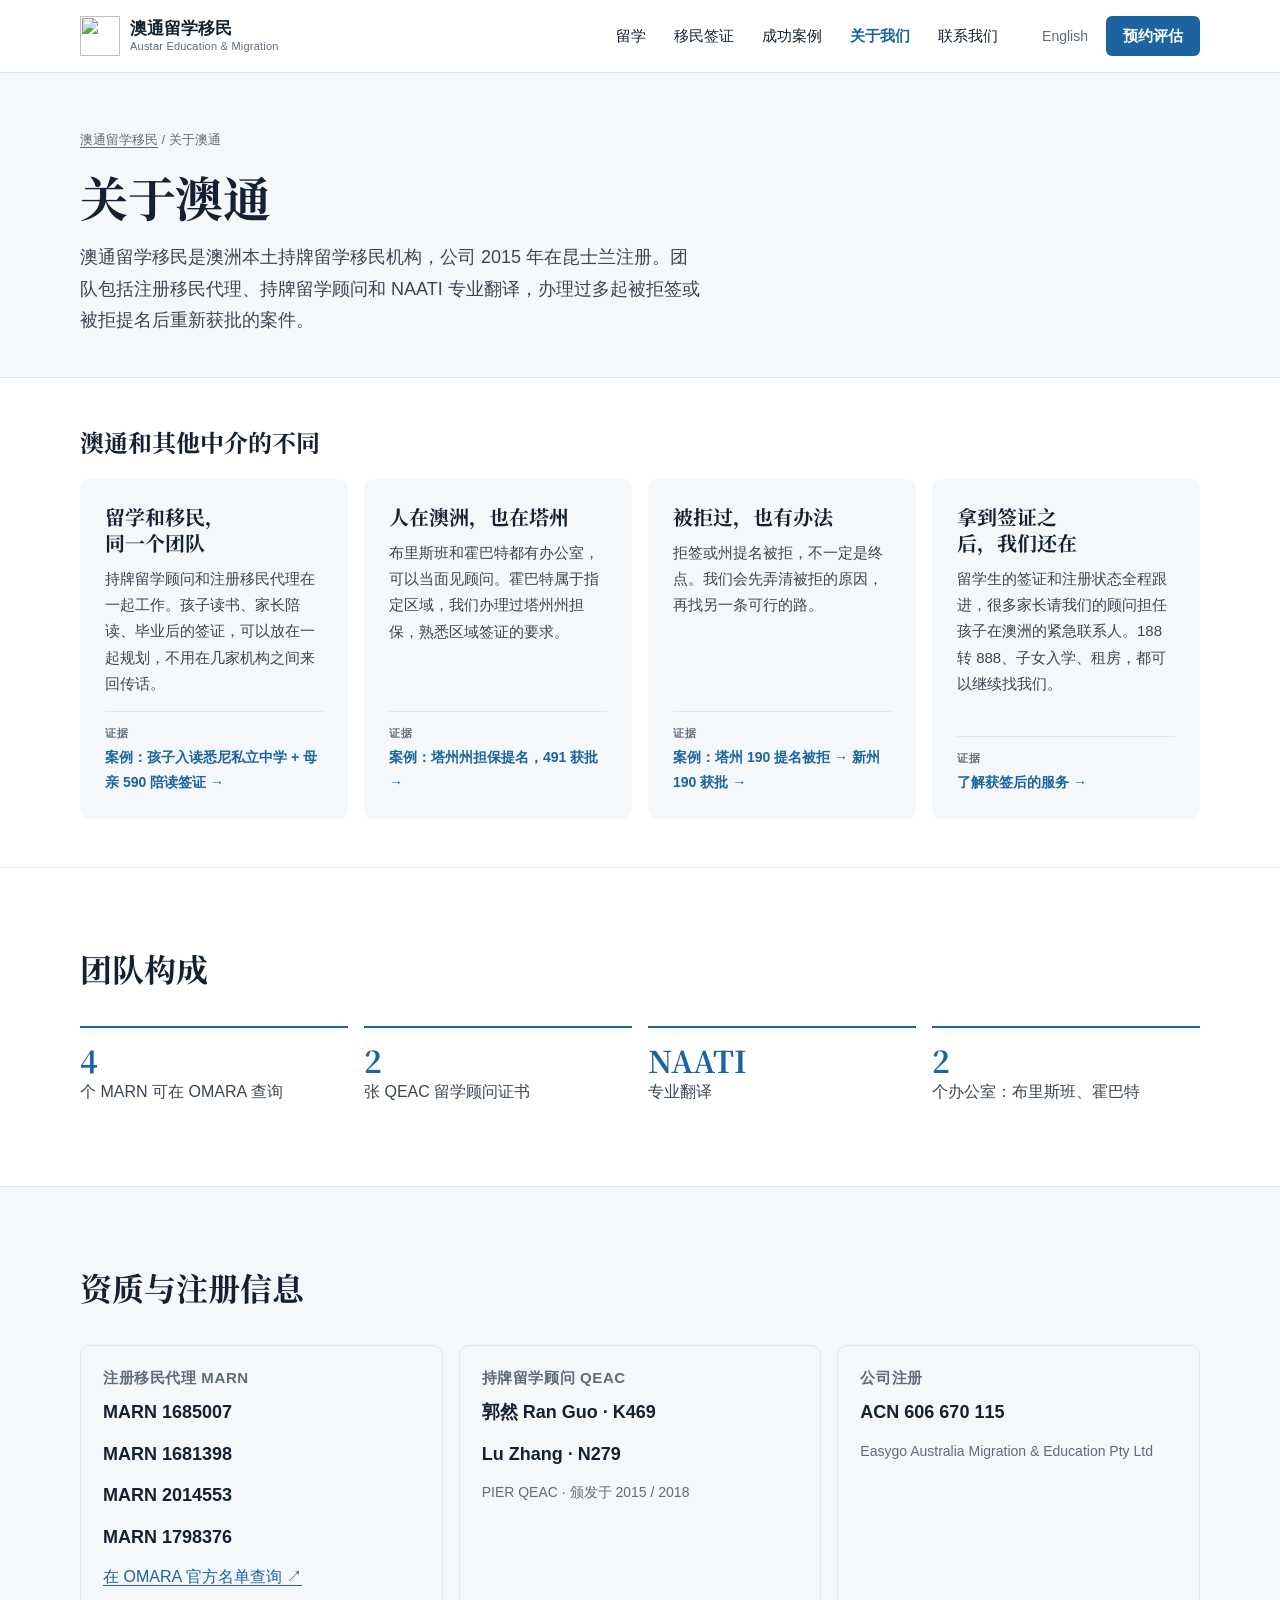
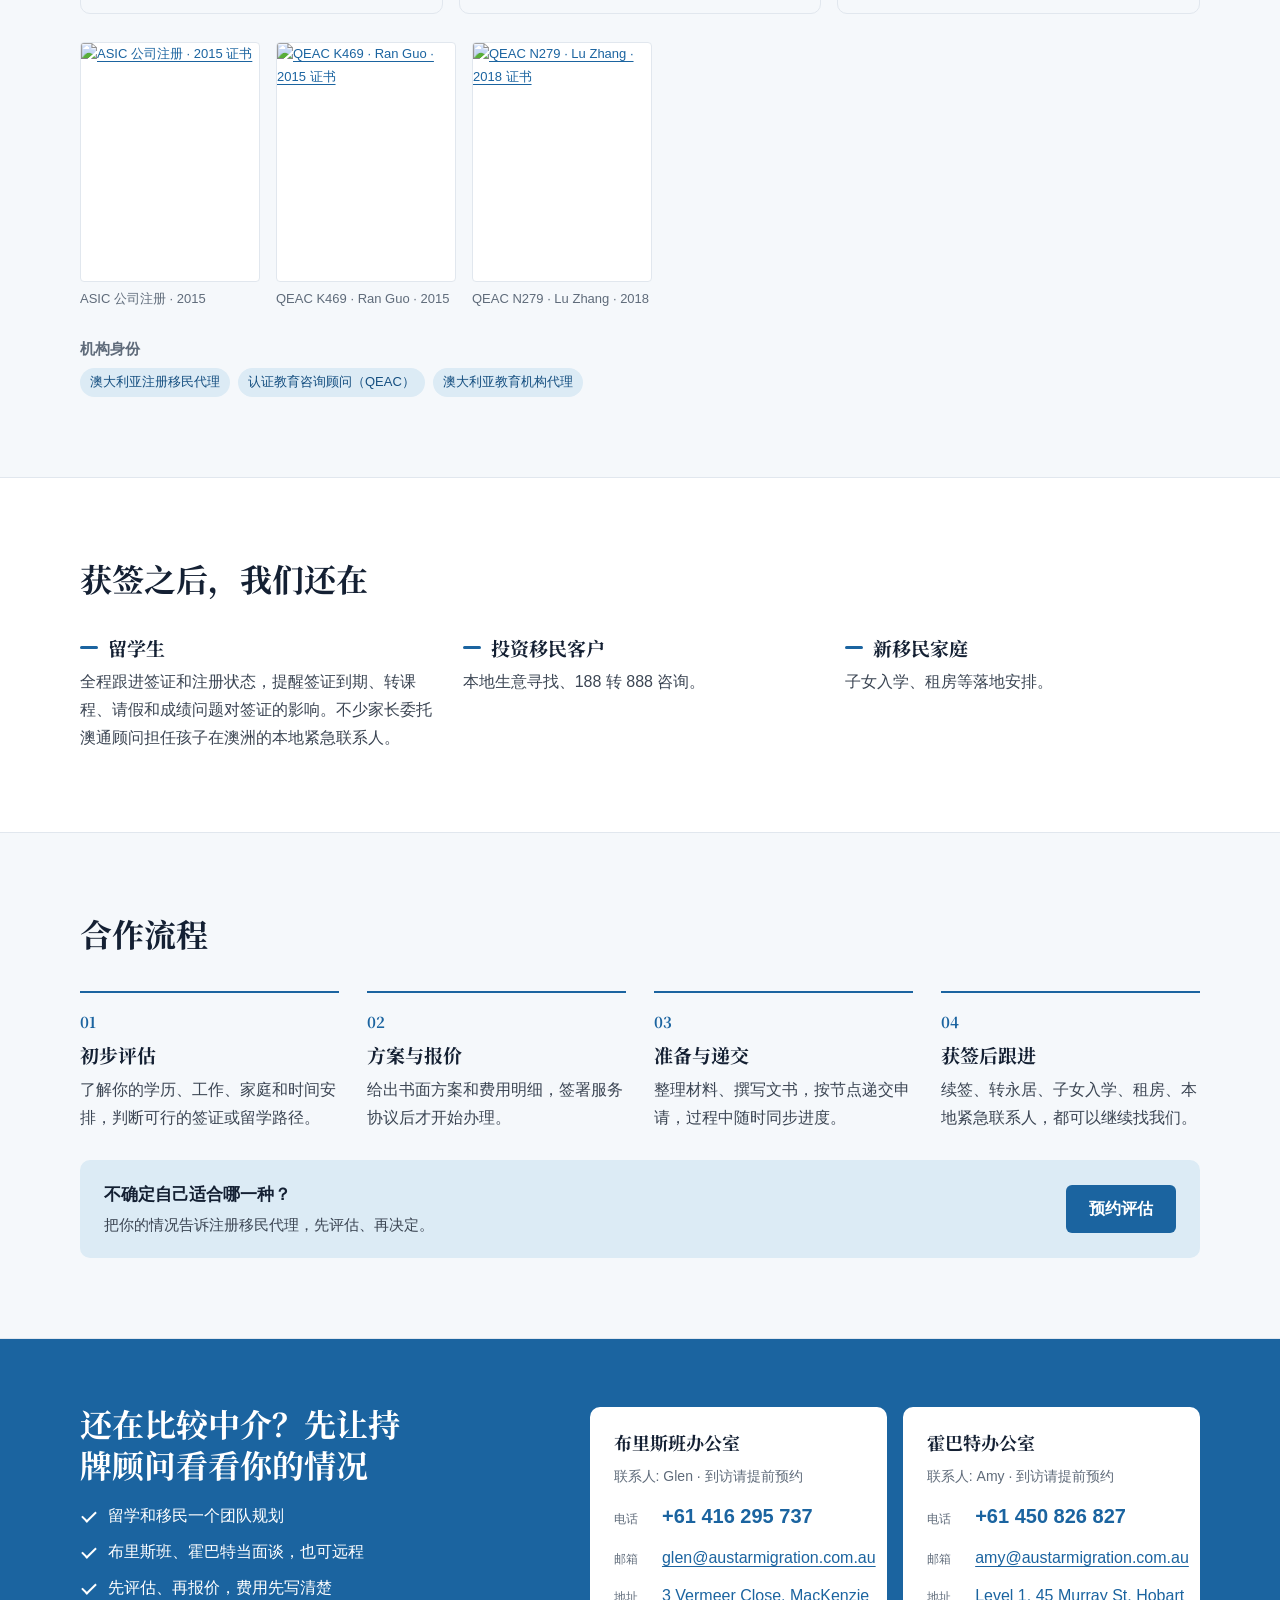
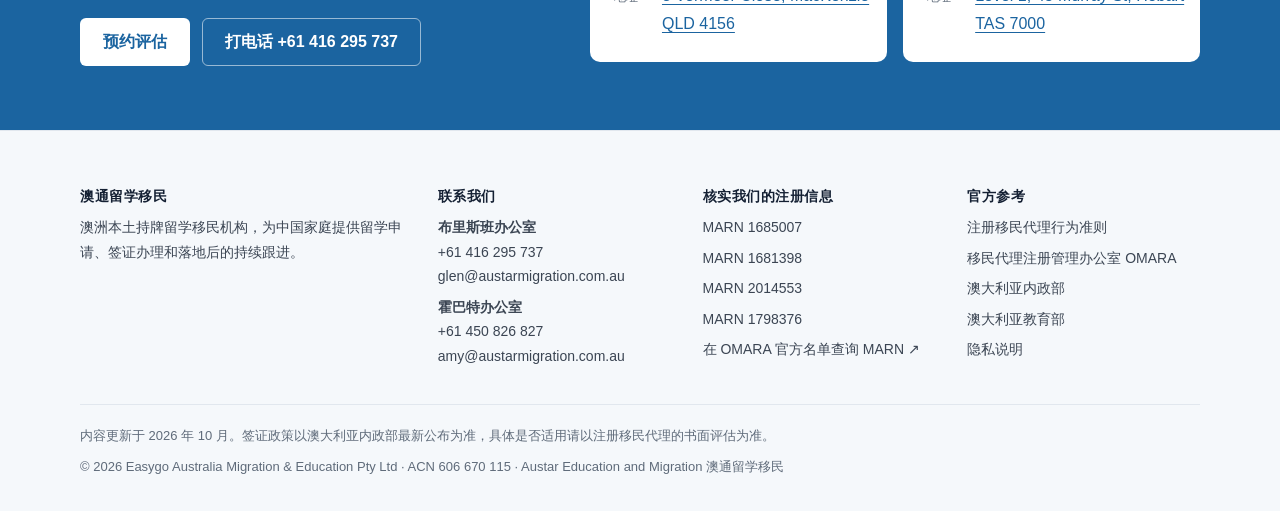
==== about-us/index.html @ 5b5699cb "Austar website preview" ====
<!doctype html>
<html lang="zh-Hans">
<head>
<meta charset="utf-8">
<meta name="robots" content="noindex, nofollow">
<meta name="viewport" content="width=device-width, initial-scale=1, viewport-fit=cover">
<title>关于澳通：澳洲持牌留学移民机构，MARN 可查｜Austar</title>
<meta name="description" content="澳通是澳洲本土持牌留学移民机构，2015 年在昆士兰注册。查看注册移民代理 MARN、留学顾问 QEAC 证书和公司注册信息，均可在官方渠道核实。">
<link rel="canonical" href="https://austarmigration.com.au/about-us/">
<link rel="alternate" hreflang="zh-Hans" href="https://austarmigration.com.au/about-us/">
<link rel="alternate" hreflang="en-AU" href="https://austarmigration.com.au/en/about-us/">
<link rel="alternate" hreflang="x-default" href="https://austarmigration.com.au/about-us/">
<meta name="theme-color" content="#1B64A0">
<meta property="og:type" content="website">
<meta property="og:site_name" content="澳通留学移民">
<meta property="og:title" content="关于澳通：澳洲持牌留学移民机构，MARN 可查｜Austar">
<meta property="og:description" content="澳通是澳洲本土持牌留学移民机构，2015 年在昆士兰注册。查看注册移民代理 MARN、留学顾问 QEAC 证书和公司注册信息，均可在官方渠道核实。">
<meta property="og:url" content="https://austarmigration.com.au/about-us/">
<meta property="og:image" content="https://austarmigration.com.au/assets/og.png">
<meta property="og:image:width" content="1200"><meta property="og:image:height" content="630">
<meta property="og:locale" content="zh_CN">
<meta name="twitter:card" content="summary_large_image">
<link rel="icon" type="image/png" sizes="48x48" href="/austar-preview/assets/favicon-48.png">
<link rel="apple-touch-icon" href="/austar-preview/assets/apple-touch-icon.png">
<link rel="preconnect" href="https://fonts.googleapis.com">
<link rel="preconnect" href="https://fonts.gstatic.com" crossorigin>
<link rel="stylesheet" href="https://fonts.googleapis.com/css2?family=Noto+Serif+SC:wght@700&display=swap" media="print" onload="this.media='all'">
<style>:root{--blue:#1B64A0;--blue-ink:#154F80;--wave:#3194C4;--sea:#DCEBF5;--fog:#F5F8FB;--gold:#94701F;--gold-lt:#E3C27D;--deep:#0F2740;--ink:#142033;--text:#3B4553;--note:#5F6B7A;--line:#E1E7EE;--white:#FFFFFF;--f-head:"Noto Serif SC","Source Han Serif SC","Songti SC",Georgia,serif;--f-body:-apple-system,BlinkMacSystemFont,"PingFang SC","Hiragino Sans GB","Microsoft YaHei","Segoe UI",Roboto,"Noto Sans SC",sans-serif;--r:6px;--max:1160px;color-scheme:light;}*,*::before,*::after{box-sizing:border-box}html{-webkit-text-size-adjust:100%;scroll-padding-top:84px}body{margin:0;background:var(--white);color:var(--text);font:16px/1.75 var(--f-body)}img{max-width:100%;height:auto;display:block}a{color:var(--blue);text-underline-offset:3px}a:hover{color:var(--blue-ink)}:focus-visible{outline:2px solid var(--wave);outline-offset:2px;border-radius:2px}h1,h2,h3{font-family:var(--f-head);color:var(--ink);line-height:1.3;margin:0;text-wrap:balance;font-weight:700}h1{font-size:clamp(30px,4.6vw,48px);letter-spacing:-.01em}h2{font-size:clamp(24px,3vw,32px)}h3{font-size:19px}p{margin:0}ul{margin:0;padding-left:1.2em}.wrap{max-width:var(--max);margin:0 auto;padding-left:max(20px,env(safe-area-inset-left,0px));padding-right:max(20px,env(safe-area-inset-right,0px))}.skip{position:absolute;left:-999px;top:8px;background:var(--blue);color:#fff;padding:8px 14px;z-index:100}.skip:focus{left:12px}.eyebrow{font-size:13px;letter-spacing:.08em;color:var(--blue);font-weight:600}.lede{font-size:18px;color:var(--text);max-width:62ch}.muted{color:var(--note)}.sec{padding-block:80px}.sec.fog{background:var(--fog);border-block:1px solid var(--line)}.sec-head{display:grid;gap:12px;margin-bottom:36px;max-width:720px}.btn{display:inline-flex;align-items:center;justify-content:center;gap:8px;min-height:48px;padding:0 22px;border-radius:var(--r);font-weight:600;font-size:16px;text-decoration:none;border:1px solid transparent;transition:background .15s}.btn-primary{background:var(--blue);color:#fff}.btn-primary:hover{background:var(--blue-ink);color:#fff}.btn-line{background:#fff;color:var(--blue);border-color:#C5D5E4}.btn-line:hover{border-color:var(--blue);color:var(--blue)}.btns{display:flex;flex-wrap:wrap;gap:12px}.hdr{position:sticky;top:0;z-index:20;background:rgba(255,255,255,.96);backdrop-filter:saturate(1.4) blur(8px);border-bottom:1px solid var(--line)}.hdr .wrap{display:flex;align-items:center;gap:24px;min-height:72px}.logo{display:flex;align-items:center;gap:10px;text-decoration:none;color:var(--ink);flex:none}.logo img{width:40px;height:40px}.logo b{display:block;font-size:17px;line-height:1.2}.logo small{display:block;font-size:11px;color:var(--note);letter-spacing:.02em;line-height:1.2}.nav{display:flex;gap:4px;margin-left:auto}.nav a{color:var(--ink);text-decoration:none;padding:8px 12px;border-radius:var(--r);font-size:15px}.nav a:hover{background:var(--fog)}.nav a[aria-current="page"]{color:var(--blue);font-weight:600}.hdr-tools{display:flex;align-items:center;gap:10px}.lang{font-size:14px;color:var(--note);text-decoration:none;padding:8px}.hdr .btn{min-height:40px;padding:0 16px;font-size:15px}.menu-btn{display:none}.hero{padding-block:72px 64px}.hero .wrap{display:grid;grid-template-columns:minmax(0,1.35fr) minmax(0,1fr);gap:56px;align-items:center}.hero-copy{display:grid;gap:22px}.hero h1 span{display:block}.hero h1 .hl{color:var(--blue)}.cred-card{border:1px solid var(--line);border-radius:10px;padding:26px;display:grid;gap:16px;background:#fff;box-shadow:0 12px 32px -18px rgba(15,39,64,.25)}.cred-card h2{font-size:18px;font-family:var(--f-body)}.marns{display:grid;grid-template-columns:repeat(2,minmax(0,1fr));gap:10px}.marn{border:1px solid var(--line);border-radius:var(--r);padding:10px 12px;background:var(--fog)}.marn small{display:block;font-size:11px;letter-spacing:.06em;color:var(--note)}.marn b{font-size:20px;color:var(--ink);font-variant-numeric:tabular-nums;letter-spacing:.02em}.cred-tags{display:flex;flex-wrap:wrap;gap:8px}.tag{font-size:13px;background:var(--sea);color:var(--blue-ink);padding:3px 10px;border-radius:999px}.stats{border-top:1px solid var(--line);margin-top:56px}.stats .wrap{display:grid;grid-template-columns:repeat(3,minmax(0,1fr))}.stat{padding:22px 0;display:flex;align-items:baseline;gap:12px}.stat b{font-family:var(--f-head);font-size:36px;color:var(--blue);line-height:1}.stat span{color:var(--text)}.paths{display:grid;grid-template-columns:repeat(3,minmax(0,1fr));gap:16px}.path{display:grid;gap:6px;padding:22px 22px 20px;border:1px solid var(--line);border-radius:10px;background:#fff;text-decoration:none;color:var(--ink);transition:border-color .15s,transform .15s}.path:hover{border-color:var(--blue);transform:translateY(-2px);color:var(--ink)}.path b{font-size:17px;line-height:1.45}.path span{font-size:14px;color:var(--note)}.path i{font-style:normal;color:var(--blue);font-size:14px;font-weight:600;margin-top:6px}.grid4{display:grid;grid-template-columns:repeat(4,minmax(0,1fr));gap:28px}.why h3{display:flex;align-items:center;gap:10px;margin-bottom:8px}.why h3::before{content:"";width:18px;height:3px;background:var(--blue);border-radius:2px}.steps{counter-reset:s;list-style:none;padding:0}.steps li{counter-increment:s;display:grid;gap:8px;border-top:2px solid var(--blue);padding-top:16px}.steps li::before{content:counter(s,decimal-leading-zero);font-family:var(--f-head);color:var(--blue);font-size:15px;font-weight:700}.cases{display:grid;grid-template-columns:repeat(3,minmax(0,1fr));gap:16px}.case{border:1px solid var(--line);border-radius:10px;padding:22px;display:grid;gap:12px;align-content:start;background:#fff}.case-top{display:flex;justify-content:space-between;align-items:center;gap:10px}.subclass{font-family:var(--f-head);font-weight:700;color:var(--blue);font-size:22px;font-variant-numeric:tabular-nums}.granted{font-size:12px;font-weight:700;color:var(--gold);border:1px solid var(--gold-lt);padding:2px 10px;border-radius:999px;white-space:nowrap}.case h3{font-size:17px;font-family:var(--f-body)}.case dl{margin:0;display:grid;gap:8px;font-size:15px}.case dt{font-size:12px;letter-spacing:.06em;color:var(--note)}.case dd{margin:0}.case dd.res{color:var(--ink);font-weight:600}.more{margin-top:24px}.faq{display:grid;border-top:1px solid var(--line);max-width:860px}.faq details{border-bottom:1px solid var(--line)}.faq summary{cursor:pointer;list-style:none;padding:20px 40px 20px 0;font-weight:600;color:var(--ink);font-size:17px;position:relative}.faq summary::-webkit-details-marker{display:none}.faq summary::after{content:"+";position:absolute;right:6px;top:16px;font-size:24px;color:var(--blue);font-weight:400}.faq details[open] summary::after{content:"−"}.faq details p{padding:0 0 22px;max-width:70ch}.offices{display:grid;grid-template-columns:repeat(2,minmax(0,1fr));gap:16px}.office{border:1px solid var(--line);border-radius:10px;padding:24px;display:grid;gap:10px;background:#fff;font-style:normal}.office h3{font-size:18px}.office .who{font-size:14px;color:var(--note)}.office .row{display:flex;gap:10px;align-items:baseline}.office .row span{font-size:12px;color:var(--note);width:3.2em;flex:none;letter-spacing:.04em}.office a.big{font-size:20px;font-weight:700;text-decoration:none;font-variant-numeric:tabular-nums}.band{background:var(--blue);color:#fff}.band .wrap{display:grid;grid-template-columns:minmax(0,1fr) minmax(0,1.3fr);gap:40px;padding-block:64px;align-items:center}.band h2{color:#fff}.band p{color:#D5E6F4}.band .office{border:0}.page-head{padding-block:56px 40px;border-bottom:1px solid var(--line);background:linear-gradient(var(--fog),var(--fog))}.page-head .wrap{display:grid;gap:14px}.crumbs{font-size:13px;color:var(--note)}.crumbs a{color:var(--note)}.jump{display:flex;flex-wrap:wrap;gap:8px;margin-top:6px}.jump a{font-size:14px;text-decoration:none;border:1px solid #C5D5E4;padding:5px 14px;border-radius:999px;background:#fff}.block{display:grid;grid-template-columns:minmax(0,1fr) minmax(0,2fr);gap:48px;padding-block:56px;border-bottom:1px solid var(--line)}.block:last-child{border-bottom:0}.block-side{display:grid;gap:8px;align-content:start}.block-side .en{font-size:13px;color:var(--note);letter-spacing:.06em}.block-body{display:grid;gap:22px;min-width:0}.kv{display:grid;grid-template-columns:repeat(2,minmax(0,1fr));gap:20px}.kv h3{font-size:15px;font-family:var(--f-body);color:var(--blue);margin-bottom:8px;letter-spacing:.04em}.kv ul{display:grid;gap:6px}.pathways{display:grid;grid-template-columns:repeat(3,minmax(0,1fr));gap:12px}.pathways div{background:var(--fog);border-radius:var(--r);padding:16px}.pathways b{display:block;color:var(--blue);font-size:14px}.timeline{list-style:none;padding:0;display:grid;gap:0}.timeline li{display:grid;grid-template-columns:150px minmax(0,1fr);gap:16px;padding:14px 0;border-bottom:1px solid var(--line)}.timeline b{color:var(--blue);font-variant-numeric:tabular-nums}.visas{display:grid;grid-template-columns:repeat(auto-fill,minmax(280px,1fr));gap:16px}.visa{border:1px solid var(--line);border-radius:10px;padding:22px;display:grid;gap:10px;align-content:start}.visa-top{display:flex;justify-content:space-between;align-items:baseline;gap:10px;flex-wrap:wrap}.visa .sc{font-family:var(--f-head);font-size:26px;font-weight:700;color:var(--blue);font-variant-numeric:tabular-nums}.visa .kind{font-size:12px;background:var(--sea);color:var(--blue-ink);padding:2px 10px;border-radius:999px}.visa h3{font-size:17px;font-family:var(--f-body)}.visa p{font-size:15px}.note{font-size:14px;color:var(--note);background:var(--fog);border-left:3px solid var(--blue);padding:14px 16px;border-radius:0 var(--r) var(--r) 0;max-width:80ch}.case-group{display:grid;gap:18px;padding-block:44px;border-bottom:1px solid var(--line)}.team{display:grid;grid-template-columns:repeat(4,minmax(0,1fr));gap:16px}.team div{border-top:2px solid var(--blue);padding-top:14px}.team b{display:block;font-family:var(--f-head);font-size:30px;color:var(--blue);line-height:1.2}.cred-grid{display:grid;grid-template-columns:repeat(3,minmax(0,1fr));gap:16px}.cred-box{border:1px solid var(--line);border-radius:10px;padding:22px;display:grid;gap:10px;align-content:start}.cred-box h3{font-size:15px;font-family:var(--f-body);color:var(--note);letter-spacing:.04em}.cred-box .num{font-size:18px;font-weight:700;color:var(--ink);font-variant-numeric:tabular-nums}.form-wrap{display:grid;grid-template-columns:minmax(0,1.3fr) minmax(0,1fr);gap:40px;padding-block:56px}form{display:grid;gap:16px}.field{display:grid;gap:6px}.field label{font-size:14px;font-weight:600;color:var(--ink)}.field input,.field select,.field textarea{font:inherit;color:var(--ink);border:1px solid #C9D3DD;border-radius:var(--r);padding:11px 12px;background:#fff;width:100%}.field textarea{min-height:120px;resize:vertical}.field input:focus,.field select:focus,.field textarea:focus{outline:2px solid var(--wave);outline-offset:0;border-color:var(--wave)}.two{display:grid;grid-template-columns:repeat(2,minmax(0,1fr));gap:16px}.form-note{font-size:13px;color:var(--note)}.ftr{background:var(--fog);border-top:1px solid var(--line);padding-block:56px 32px;font-size:14px}.ftr .cols{display:grid;grid-template-columns:minmax(0,1.4fr) repeat(3,minmax(0,1fr));gap:32px}.ftr h2{font-size:14px;font-family:var(--f-body);color:var(--ink);margin-bottom:10px;letter-spacing:.04em}.ftr ul{list-style:none;padding:0;display:grid;gap:6px}.ftr a{color:var(--text);text-decoration:none}.ftr a:hover{color:var(--blue);text-decoration:underline}.ftr .legal{border-top:1px solid var(--line);margin-top:36px;padding-top:20px;display:grid;gap:8px;color:var(--note);font-size:13px}.mbar{display:none}@media (max-width:980px){.nav{display:none}.nav.open{display:grid;position:absolute;left:0;right:0;top:72px;background:#fff;border-bottom:1px solid var(--line);padding:8px max(20px,env(safe-area-inset-left,0px)) 16px}.nav.open a{padding:12px 4px;font-size:17px;border-bottom:1px solid var(--line);border-radius:0}.menu-btn{display:inline-flex;align-items:center;justify-content:center;width:44px;height:44px;border:1px solid var(--line);border-radius:var(--r);background:#fff;color:var(--ink);font-size:20px;cursor:pointer;margin-left:auto}.hdr-tools .btn{display:none}.hero .wrap,.band .wrap,.form-wrap,.block{grid-template-columns:1fr;gap:32px}.grid4,.team{grid-template-columns:repeat(2,minmax(0,1fr))}.paths,.cases,.cred-grid{grid-template-columns:repeat(2,minmax(0,1fr))}.ftr .cols{grid-template-columns:repeat(2,minmax(0,1fr))}}@media (max-width:640px){body{padding-bottom:calc(64px + env(safe-area-inset-bottom,0px))}.sec{padding-block:56px}.hero{padding-block:40px 32px}.logo small{display:none}.hdr .wrap{gap:10px}.logo{min-width:0;flex:1 1 auto}.logo img{width:34px;height:34px}.logo b{font-size:15px;white-space:nowrap;overflow:hidden;text-overflow:ellipsis}.logo span{min-width:0}.hdr-tools{flex:none}.menu-btn{margin-left:0}.paths,.cases,.grid4,.offices,.cred-grid,.kv,.pathways,.two,.ftr .cols{grid-template-columns:1fr}.team{grid-template-columns:repeat(2,minmax(0,1fr))}.stats .wrap{grid-template-columns:1fr}.stat{padding:12px 0;border-bottom:1px solid var(--line)}.timeline li{grid-template-columns:1fr;gap:2px}.lede{font-size:17px}.mbar{display:grid;grid-template-columns:1fr 1.4fr;gap:10px;position:fixed;left:0;right:0;bottom:0;z-index:30;background:#fff;border-top:1px solid var(--line);padding:10px max(16px,env(safe-area-inset-right,0px)) calc(10px + env(safe-area-inset-bottom,0px)) max(16px,env(safe-area-inset-left,0px))}.mbar .btn{min-height:44px}}@media (prefers-reduced-motion:reduce){*{transition:none!important;scroll-behavior:auto!important}}@media print{.hdr,.mbar,.band,.ftr{display:none}}.done{border:1px solid var(--line);border-radius:10px;padding:24px;display:grid;gap:14px;background:var(--fog)}.done:focus{outline:none}.done pre{white-space:pre-wrap;font:15px/1.6 var(--f-body);background:#fff;border:1px solid var(--line);border-radius:var(--r);padding:14px;margin:0;color:var(--ink)}.certs{display:grid;grid-template-columns:repeat(3,minmax(0,180px));gap:16px;margin-top:28px}.certs figure{margin:0;display:grid;gap:6px;font-size:13px;color:var(--note)}.certs img{border:1px solid var(--line);border-radius:4px;aspect-ratio:3/4;object-fit:cover;object-position:top;background:#fff;width:100%}@media (max-width:640px){.faq summary{padding-block:16px;line-height:1.5}.faq details p{padding-bottom:18px}.certs{grid-template-columns:repeat(3,minmax(0,1fr))}}[hidden]{display:none!important}.ticks{list-style:none;padding:0;display:grid;gap:8px}.ticks li{position:relative;padding-left:28px}.ticks li::before{content:"";position:absolute;left:2px;top:.55em;width:14px;height:8px;border-left:2px solid currentColor;border-bottom:2px solid currentColor;transform:rotate(-45deg)}.ticks.dark li{color:var(--ink);font-weight:500}.ticks.dark li::before{color:var(--blue)}.band .ticks li{color:#fff}.reassure{font-size:14px;color:var(--note)}.reasons{display:grid;gap:16px}.reasons.r6{grid-template-columns:repeat(3,minmax(0,1fr))}.reasons.r4{grid-template-columns:repeat(4,minmax(0,1fr))}.reasons.r3{grid-template-columns:repeat(3,minmax(0,1fr))}.reason{background:#fff;border:1px solid var(--line);border-radius:10px;padding:24px;display:grid;gap:10px;align-content:start;grid-template-rows:auto auto 1fr auto}.reasons.r3 .reason,.reasons.r4 .reason{grid-template-rows:auto 1fr auto}.rn{font-family:var(--f-head);font-weight:700;color:var(--blue);font-size:15px}.reason h3{font-size:20px}.reason p{font-size:15px}.ev{display:grid;gap:2px;font-size:14px;font-weight:600;text-decoration:none;border-top:1px solid var(--line);padding-top:12px;margin-top:4px}.ev span{font-size:11px;letter-spacing:.08em;color:var(--note);font-weight:600}.inline-cta{display:flex;align-items:center;justify-content:space-between;gap:20px;flex-wrap:wrap;margin-top:28px;padding:20px 24px;border-radius:10px;background:var(--sea)}.inline-cta div{display:grid;gap:2px;min-width:0}.inline-cta b{color:var(--ink);font-size:17px}.inline-cta span{font-size:15px;color:var(--text)}.cmp-wrap{overflow-x:auto;border:1px solid var(--line);border-radius:10px}.cmp{border-collapse:collapse;width:100%;min-width:640px;font-size:15px}.cmp th,.cmp td{text-align:left;vertical-align:top;padding:16px 18px;border-bottom:1px solid var(--line)}.cmp tr:last-child th,.cmp tr:last-child td{border-bottom:0}.cmp thead th{background:var(--fog);font-size:13px;color:var(--note);letter-spacing:.04em;font-weight:600}.cmp thead th:last-child{background:var(--blue);color:#fff}.cmp tbody th{color:var(--ink);font-weight:600;width:32%}.cmp td{color:var(--note);width:34%}.cmp td.ans{color:var(--ink);font-weight:600;background:#F7FAFD}.shows{font-size:13px;color:var(--blue-ink);background:var(--sea);border-radius:4px;padding:3px 10px;justify-self:start;font-weight:600}.here{padding-block:48px;border-bottom:1px solid var(--line)}.here h2{margin-bottom:22px;font-size:24px}.here .reason{background:var(--fog);border-color:transparent}.btn-white{background:#fff;color:var(--blue)}.btn-white:hover{background:var(--sea);color:var(--blue-ink)}.btn-ghost{border-color:rgba(255,255,255,.55);color:#fff}.btn-ghost:hover{border-color:#fff;color:#fff}.block-body .inline-cta{margin-top:4px}@media (max-width:980px){.reasons.r6,.reasons.r4,.reasons.r3{grid-template-columns:repeat(2,minmax(0,1fr))}}@media (max-width:640px){.reasons.r6,.reasons.r4,.reasons.r3{grid-template-columns:1fr}.inline-cta .btn{width:100%}.here{padding-block:36px}}@media (max-width:640px){.cmp-wrap{border:0;overflow:visible}.cmp{min-width:0;display:block}.cmp thead{display:none}.cmp tbody{display:grid;gap:12px}.cmp tr{display:grid;border:1px solid var(--line);border-radius:10px;overflow:hidden}.cmp tbody th,.cmp td{width:auto;display:block;border:0;padding:12px 16px}.cmp tbody th{font-size:16px;padding-top:16px}.cmp td::before{content:attr(data-l);display:block;font-size:12px;color:var(--note);font-weight:600;letter-spacing:.04em;margin-bottom:2px}.cmp td.ans{border-top:1px solid var(--line)}}.cmp-more{margin-top:12px}.cmp-more summary{cursor:pointer;color:var(--blue);font-weight:600;padding:10px 0;list-style:none}.cmp-more summary::-webkit-details-marker{display:none}.cmp-more summary::after{content:" ↓"}.cmp-more[open] summary::after{content:" ↑"}.cmp-more .cmp thead{display:none}.hero h1 span{text-wrap:balance}</style>
<script type="application/ld+json">{"@context":"https://schema.org","@graph":[{"@type":"WebSite","@id":"https://austarmigration.com.au/#website","url":"https://austarmigration.com.au/","name":"Austar Education and Migration","alternateName":"澳通留学移民","inLanguage":["zh-Hans","en-AU"],"publisher":{"@id":"https://austarmigration.com.au/#organization"}},{"@type":["ProfessionalService","Organization"],"@id":"https://austarmigration.com.au/#organization","name":"Austar Education and Migration","alternateName":["澳通留学移民","Austar Migration","澳通移民留学"],"legalName":"Easygo Australia Migration & Education Pty Ltd","url":"https://austarmigration.com.au/","logo":"https://austarmigration.com.au/assets/logo-500.png","image":"https://austarmigration.com.au/assets/og.png","description":"澳通留学移民是澳洲本土持牌机构：注册移民代理（4 个 MARN 可在官方名单查询）和持牌留学顾问，办理技术移民、配偶、父母、雇主担保签证及留学申请。布里斯班、霍巴特设有办公室。","email":"glen@austarmigration.com.au","telephone":"+61 416 295 737","identifier":{"@type":"PropertyValue","propertyID":"ACN","value":"606 670 115"},"areaServed":[{"@type":"Country","name":"Australia"},{"@type":"Country","name":"China"}],"knowsLanguage":["zh-Hans","en"],"knowsAbout":["Australian skilled migration","Partner visa","Contributory parent visa","Employer sponsored visa","Australian student visa","International school admission","University admission"],"address":{"@type":"PostalAddress","streetAddress":"3 Vermeer Close","addressLocality":"MacKenzie","addressRegion":"QLD","postalCode":"4156","addressCountry":"AU"},"department":[{"@type":"ProfessionalService","@id":"https://austarmigration.com.au/#office-bne","name":"Austar Education and Migration – MacKenzie","telephone":"+61 416 295 737","email":"glen@austarmigration.com.au","address":{"@type":"PostalAddress","streetAddress":"3 Vermeer Close","addressLocality":"MacKenzie","addressRegion":"QLD","postalCode":"4156","addressCountry":"AU"},"hasMap":"https://www.google.com/maps/search/?api=1&query=3+Vermeer+Close+MacKenzie+QLD+4156","parentOrganization":{"@id":"https://austarmigration.com.au/#organization"}},{"@type":"ProfessionalService","@id":"https://austarmigration.com.au/#office-hba","name":"Austar Education and Migration – Hobart","telephone":"+61 450 826 827","email":"amy@austarmigration.com.au","address":{"@type":"PostalAddress","streetAddress":"Level 1, 45 Murray St","addressLocality":"Hobart","addressRegion":"TAS","postalCode":"7000","addressCountry":"AU"},"hasMap":"https://www.google.com/maps/search/?api=1&query=Level+1+45+Murray+St+Hobart+TAS+7000","parentOrganization":{"@id":"https://austarmigration.com.au/#organization"}}],"hasCredential":[{"@type":"EducationalOccupationalCredential","credentialCategory":"Registered Migration Agent","name":"MARN 1685007","recognizedBy":{"@type":"GovernmentOrganization","name":"Office of the Migration Agents Registration Authority","url":"https://www.mara.gov.au/"}},{"@type":"EducationalOccupationalCredential","credentialCategory":"Registered Migration Agent","name":"MARN 1681398","recognizedBy":{"@type":"GovernmentOrganization","name":"Office of the Migration Agents Registration Authority","url":"https://www.mara.gov.au/"}},{"@type":"EducationalOccupationalCredential","credentialCategory":"Registered Migration Agent","name":"MARN 2014553","recognizedBy":{"@type":"GovernmentOrganization","name":"Office of the Migration Agents Registration Authority","url":"https://www.mara.gov.au/"}},{"@type":"EducationalOccupationalCredential","credentialCategory":"Registered Migration Agent","name":"MARN 1798376","recognizedBy":{"@type":"GovernmentOrganization","name":"Office of the Migration Agents Registration Authority","url":"https://www.mara.gov.au/"}},{"@type":"EducationalOccupationalCredential","credentialCategory":"Qualified Education Agent Counsellor","name":"Ran Guo, QEAC K469"},{"@type":"EducationalOccupationalCredential","credentialCategory":"Qualified Education Agent Counsellor","name":"Lu Zhang, QEAC N279"}],"sameAs":[]},{"@type":"WebPage","@id":"https://austarmigration.com.au/about-us/#webpage","url":"https://austarmigration.com.au/about-us/","name":"关于澳通：澳洲持牌留学移民机构，MARN 可查｜Austar","description":"澳通是澳洲本土持牌留学移民机构，2015 年在昆士兰注册。查看注册移民代理 MARN、留学顾问 QEAC 证书和公司注册信息，均可在官方渠道核实。","inLanguage":"zh-Hans","isPartOf":{"@id":"https://austarmigration.com.au/#website"},"about":{"@id":"https://austarmigration.com.au/#organization"},"dateModified":"2026-10-28"},{"@type":"BreadcrumbList","itemListElement":[{"@type":"ListItem","position":1,"name":"澳通留学移民","item":"https://austarmigration.com.au/"},{"@type":"ListItem","position":2,"name":"关于澳通","item":"https://austarmigration.com.au/about-us/"}]},{"@type":"AboutPage","url":"https://austarmigration.com.au/about-us/","about":{"@id":"https://austarmigration.com.au/#organization"}}]}</script>
</head>
<body>
<a class="skip" href="#main">跳到正文</a>
<header class="hdr"><div class="wrap">
  <a class="logo" href="/austar-preview/"><img src="/austar-preview/assets/logo-80.png" width="40" height="40" alt=""><span><b>澳通留学移民</b><small>Austar Education & Migration</small></span></a>
  <nav class="nav" id="nav" aria-label="主导航"><a href="/austar-preview/study/">留学</a><a href="/austar-preview/migration/">移民签证</a><a href="/austar-preview/success-stories/">成功案例</a><a href="/austar-preview/about-us/" aria-current="page">关于我们</a><a href="/austar-preview/contact/">联系我们</a></nav>
  <div class="hdr-tools">
    <a class="lang" href="/austar-preview/en/about-us/" hreflang="en-AU" lang="en-AU">English</a>
    <a class="btn btn-primary" href="/austar-preview/contact/">预约评估</a>
  </div>
  <button class="menu-btn" type="button" aria-controls="nav" aria-expanded="false" aria-label="菜单">☰</button>
</div></header>
<main id="main">


<section class="page-head"><div class="wrap">
  <nav class="crumbs" aria-label="breadcrumb"><a href="/austar-preview/">澳通留学移民</a> / 关于澳通</nav>
  <h1>关于澳通</h1><p class="lede">澳通留学移民是澳洲本土持牌留学移民机构，公司 2015 年在昆士兰注册。团队包括注册移民代理、持牌留学顾问和 NAATI 专业翻译，办理过多起被拒签或被拒提名后重新获批的案件。</p>
</div></section>

<section class="here" aria-labelledby="here-h"><div class="wrap">
  <h2 id="here-h">澳通和其他中介的不同</h2>
  <div class="reasons r4"><article class="reason" id="r-onepath"><h3>留学和移民，同一个团队</h3><p>持牌留学顾问和注册移民代理在一起工作。孩子读书、家长陪读、毕业后的签证，可以放在一起规划，不用在几家机构之间来回传话。</p><a class="ev" href="/austar-preview/success-stories/#g2"><span>证据</span>案例：孩子入读悉尼私立中学 + 母亲 590 陪读签证 →</a></article><article class="reason" id="r-local"><h3>人在澳洲，也在塔州</h3><p>布里斯班和霍巴特都有办公室，可以当面见顾问。霍巴特属于指定区域，我们办理过塔州州担保，熟悉区域签证的要求。</p><a class="ev" href="/austar-preview/success-stories/#g1"><span>证据</span>案例：塔州州担保提名，491 获批 →</a></article><article class="reason" id="r-refusal"><h3>被拒过，也有办法</h3><p>拒签或州提名被拒，不一定是终点。我们会先弄清被拒的原因，再找另一条可行的路。</p><a class="ev" href="/austar-preview/success-stories/#g1"><span>证据</span>案例：塔州 190 提名被拒 → 新州 190 获批 →</a></article><article class="reason" id="r-after"><h3>拿到签证之后，我们还在</h3><p>留学生的签证和注册状态全程跟进，很多家长请我们的顾问担任孩子在澳洲的紧急联系人。188 转 888、子女入学、租房，都可以继续找我们。</p><a class="ev" href="/austar-preview/about-us/#after"><span>证据</span>了解获签后的服务 →</a></article></div>
</div></section>
<section class="sec" aria-labelledby="team-h"><div class="wrap">
  <div class="sec-head"><h2 id="team-h">团队构成</h2></div>
  <div class="team"><div><b>4</b>个 MARN 可在 OMARA 查询</div><div><b>2</b>张 QEAC 留学顾问证书</div><div><b>NAATI</b>专业翻译</div><div><b>2</b>个办公室：布里斯班、霍巴特</div></div>
</div></section>
<section class="sec fog" aria-labelledby="cred-h2"><div class="wrap">
  <div class="sec-head"><h2 id="cred-h2">资质与注册信息</h2></div>
  <div class="cred-grid">
    <div class="cred-box"><h3>注册移民代理 MARN</h3><div class="num">MARN 1685007</div><div class="num">MARN 1681398</div><div class="num">MARN 2014553</div><div class="num">MARN 1798376</div><a href="https://portal.mara.gov.au/search-the-register-of-migration-agents/" rel="noopener">在 OMARA 官方名单查询 ↗</a></div>
    <div class="cred-box"><h3>持牌留学顾问 QEAC</h3><div class="num">郭然 Ran Guo · K469</div><div class="num">Lu Zhang · N279</div><p class="muted" style="font-size:14px">PIER QEAC · 颁发于 2015 / 2018</p></div>
    <div class="cred-box"><h3>公司注册</h3><div class="num">ACN 606 670 115</div><p class="muted" style="font-size:14px">Easygo Australia Migration & Education Pty Ltd</p></div>
  </div>
  <div class="certs"><figure><a href="/austar-preview/assets/full/cert-asic.jpg"><img src="/austar-preview/assets/cert-asic.jpg" alt="ASIC 公司注册 · 2015 证书" loading="lazy" width="300" height="400"></a><figcaption>ASIC 公司注册 · 2015</figcaption></figure><figure><a href="/austar-preview/assets/full/cert-qeac-guo.jpg"><img src="/austar-preview/assets/cert-qeac-guo.jpg" alt="QEAC K469 · Ran Guo · 2015 证书" loading="lazy" width="300" height="400"></a><figcaption>QEAC K469 · Ran Guo · 2015</figcaption></figure><figure><a href="/austar-preview/assets/full/cert-qeac-zhang.jpg"><img src="/austar-preview/assets/cert-qeac-zhang.jpg" alt="QEAC N279 · Lu Zhang · 2018 证书" loading="lazy" width="300" height="400"></a><figcaption>QEAC N279 · Lu Zhang · 2018</figcaption></figure></div>
  <div style="margin-top:28px"><h3 style="font-size:15px;font-family:var(--f-body);color:var(--note);margin-bottom:10px">机构身份</h3><div class="cred-tags"><span class="tag">澳大利亚注册移民代理</span><span class="tag">认证教育咨询顾问（QEAC）</span><span class="tag">澳大利亚教育机构代理</span></div></div>
</div></section>
<section class="sec" id="after" aria-labelledby="follow-h"><div class="wrap">
  <div class="sec-head"><h2 id="follow-h">获签之后，我们还在</h2></div>
  <div class="grid4" style="grid-template-columns:repeat(auto-fit,minmax(240px,1fr))"><div class="why"><h3>留学生</h3><p>全程跟进签证和注册状态，提醒签证到期、转课程、请假和成绩问题对签证的影响。不少家长委托澳通顾问担任孩子在澳洲的本地紧急联系人。</p></div><div class="why"><h3>投资移民客户</h3><p>本地生意寻找、188 转 888 咨询。</p></div><div class="why"><h3>新移民家庭</h3><p>子女入学、租房等落地安排。</p></div></div>
</div></section>
<section class="sec fog" id="steps" aria-labelledby="steps-h"><div class="wrap">
  <div class="sec-head"><h2 id="steps-h">合作流程</h2></div>
  <ol class="grid4 steps"><li><h3>初步评估</h3><p>了解你的学历、工作、家庭和时间安排，判断可行的签证或留学路径。</p></li><li><h3>方案与报价</h3><p>给出书面方案和费用明细，签署服务协议后才开始办理。</p></li><li><h3>准备与递交</h3><p>整理材料、撰写文书，按节点递交申请，过程中随时同步进度。</p></li><li><h3>获签后跟进</h3><p>续签、转永居、子女入学、租房、本地紧急联系人，都可以继续找我们。</p></li></ol>
  <aside class="inline-cta"><div><b>不确定自己适合哪一种？</b><span>把你的情况告诉注册移民代理，先评估、再决定。</span></div><a class="btn btn-primary" href="/austar-preview/contact/">预约评估</a></aside>
</div></section>

<section class="band" aria-labelledby="band-h"><div class="wrap">
  <div style="display:grid;gap:16px"><h2 id="band-h">还在比较中介？先让持牌顾问看看你的情况</h2>
    <ul class="ticks"><li>留学和移民一个团队规划</li><li>布里斯班、霍巴特当面谈，也可远程</li><li>先评估、再报价，费用先写清楚</li></ul>
    <div class="btns"><a class="btn btn-white" href="/austar-preview/contact/">预约评估</a><a class="btn btn-ghost" href="tel:+61416295737">打电话 +61 416 295 737</a></div></div>
  <div class="offices ">
  <address class="office">
    <h3>布里斯班办公室</h3>
    <div class="who">联系人: Glen · 到访请提前预约</div>
    <div class="row"><span>电话</span><a class="big" href="tel:+61416295737">+61 416 295 737</a></div>
    <div class="row"><span>邮箱</span><a href="mailto:glen@austarmigration.com.au">glen@austarmigration.com.au</a></div>
    <div class="row"><span>地址</span><a href="https://www.google.com/maps/search/?api=1&query=3+Vermeer+Close+MacKenzie+QLD+4156" rel="noopener">3 Vermeer Close, MacKenzie QLD 4156</a></div>
  </address>
  <address class="office">
    <h3>霍巴特办公室</h3>
    <div class="who">联系人: Amy · 到访请提前预约</div>
    <div class="row"><span>电话</span><a class="big" href="tel:+61450826827">+61 450 826 827</a></div>
    <div class="row"><span>邮箱</span><a href="mailto:amy@austarmigration.com.au">amy@austarmigration.com.au</a></div>
    <div class="row"><span>地址</span><a href="https://www.google.com/maps/search/?api=1&query=Level+1+45+Murray+St+Hobart+TAS+7000" rel="noopener">Level 1, 45 Murray St, Hobart TAS 7000</a></div>
  </address></div>
</div></section>
</main>
<footer class="ftr"><div class="wrap">
  <div class="cols">
    <div><h2>澳通留学移民</h2><p>澳洲本土持牌留学移民机构，为中国家庭提供留学申请、签证办理和落地后的持续跟进。</p></div>
    <div><h2>联系我们</h2><ul>
      <li><b>布里斯班办公室</b><br><a href="tel:+61416295737">+61 416 295 737</a><br><a href="mailto:glen@austarmigration.com.au">glen@austarmigration.com.au</a></li><li><b>霍巴特办公室</b><br><a href="tel:+61450826827">+61 450 826 827</a><br><a href="mailto:amy@austarmigration.com.au">amy@austarmigration.com.au</a></li>
    </ul></div>
    <div><h2>核实我们的注册信息</h2><ul>
      <li>MARN 1685007</li><li>MARN 1681398</li><li>MARN 2014553</li><li>MARN 1798376</li>
      <li><a href="https://portal.mara.gov.au/search-the-register-of-migration-agents/" rel="noopener">在 OMARA 官方名单查询 MARN ↗</a></li>
    </ul></div>
    <div><h2>官方参考</h2><ul><li><a href="https://www.mara.gov.au/tools-for-registered-agents/code-of-conduct" rel="noopener">注册移民代理行为准则</a></li><li><a href="https://www.mara.gov.au/" rel="noopener">移民代理注册管理办公室 OMARA</a></li><li><a href="https://immi.homeaffairs.gov.au/" rel="noopener">澳大利亚内政部</a></li><li><a href="https://www.education.gov.au/" rel="noopener">澳大利亚教育部</a></li><li><a href="/austar-preview/privacy/">隐私说明</a></li></ul></div>
  </div>
  <div class="legal">
    <p>内容更新于 2026 年 10 月。签证政策以澳大利亚内政部最新公布为准，具体是否适用请以注册移民代理的书面评估为准。</p>
    <p>© 2026 Easygo Australia Migration & Education Pty Ltd · ACN 606 670 115 · Austar Education and Migration 澳通留学移民</p>
  </div>
</div></footer>
<div class="mbar"><a class="btn btn-line" href="tel:+61416295737">打电话</a><a class="btn btn-primary" href="/austar-preview/contact/">预约评估</a></div>
<script>
(function(){var b=document.querySelector('.menu-btn'),n=document.getElementById('nav');b.addEventListener('click',function(){var o=n.classList.toggle('open');b.setAttribute('aria-expanded',o)});})();
</script>

</body>
</html>
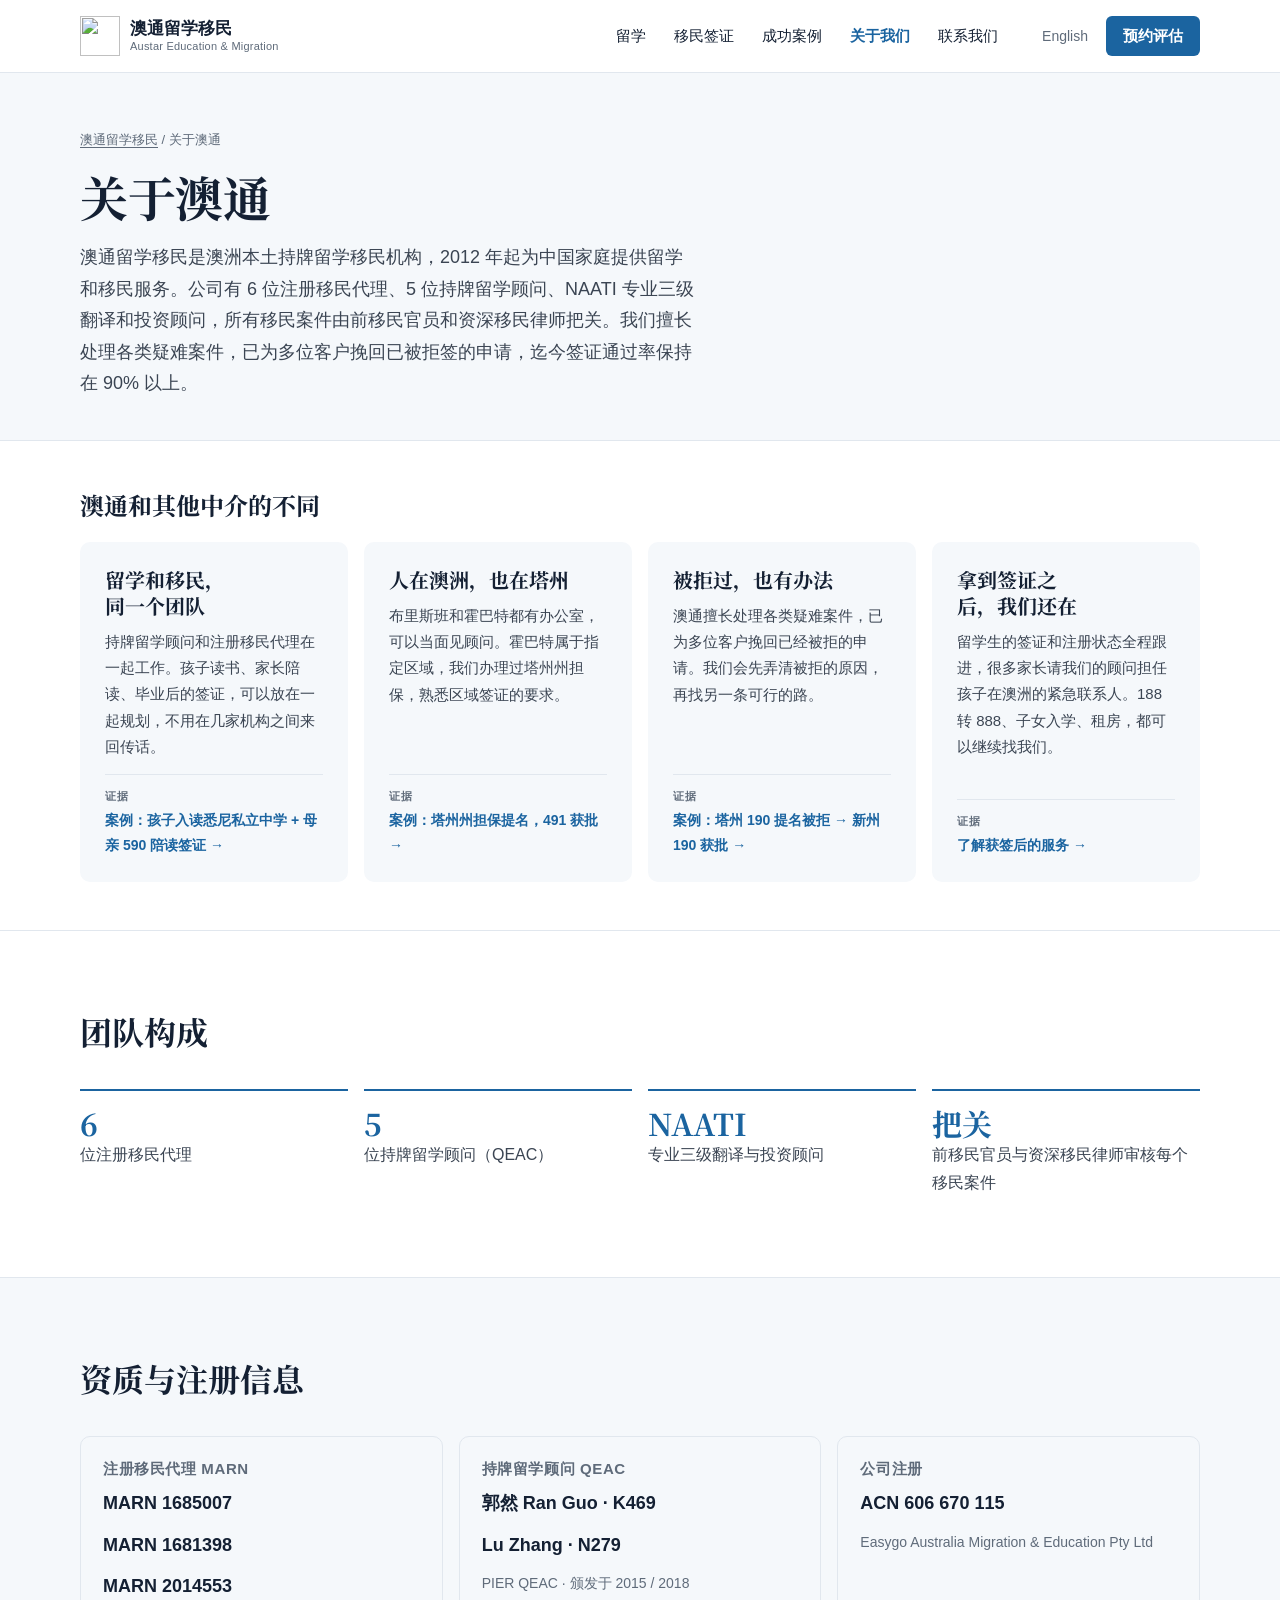
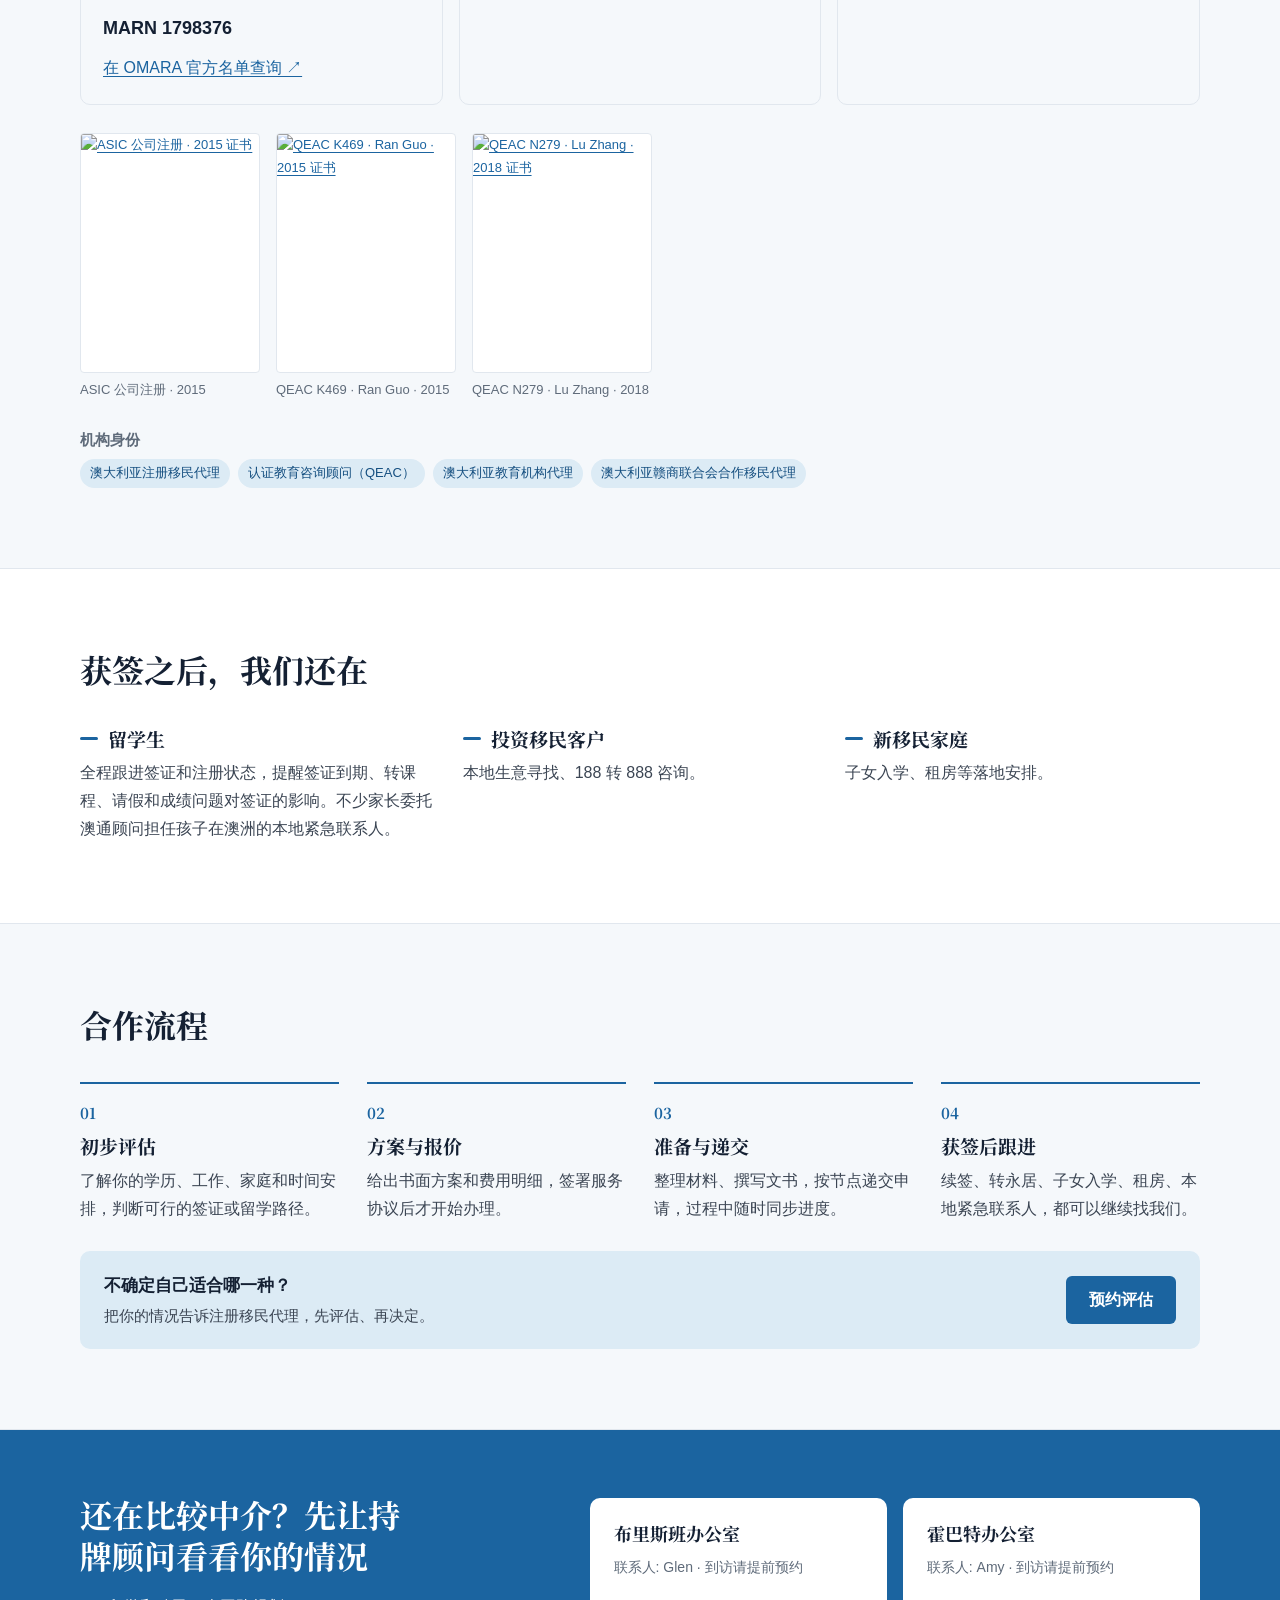
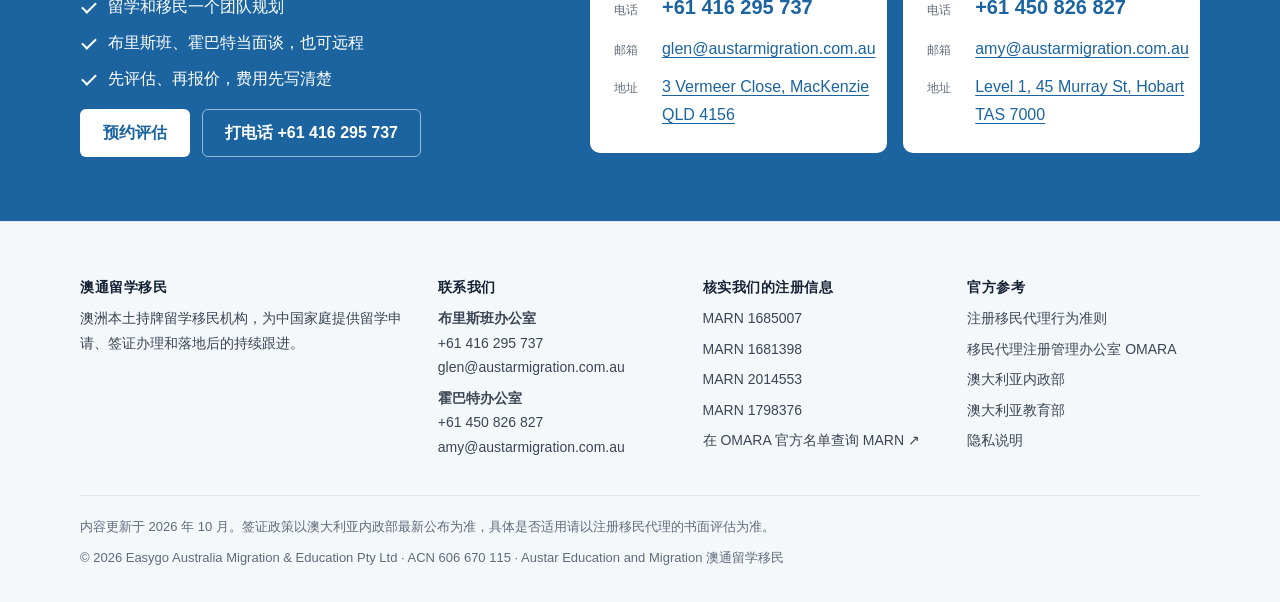
==== commit e3d6e596: "Update preview" ====
--- a/about-us/index.html
+++ b/about-us/index.html
@@ -25,8 +25,8 @@
 <link rel="preconnect" href="https://fonts.googleapis.com">
 <link rel="preconnect" href="https://fonts.gstatic.com" crossorigin>
 <link rel="stylesheet" href="https://fonts.googleapis.com/css2?family=Noto+Serif+SC:wght@700&display=swap" media="print" onload="this.media='all'">
-<style>:root{--blue:#1B64A0;--blue-ink:#154F80;--wave:#3194C4;--sea:#DCEBF5;--fog:#F5F8FB;--gold:#94701F;--gold-lt:#E3C27D;--deep:#0F2740;--ink:#142033;--text:#3B4553;--note:#5F6B7A;--line:#E1E7EE;--white:#FFFFFF;--f-head:"Noto Serif SC","Source Han Serif SC","Songti SC",Georgia,serif;--f-body:-apple-system,BlinkMacSystemFont,"PingFang SC","Hiragino Sans GB","Microsoft YaHei","Segoe UI",Roboto,"Noto Sans SC",sans-serif;--r:6px;--max:1160px;color-scheme:light;}*,*::before,*::after{box-sizing:border-box}html{-webkit-text-size-adjust:100%;scroll-padding-top:84px}body{margin:0;background:var(--white);color:var(--text);font:16px/1.75 var(--f-body)}img{max-width:100%;height:auto;display:block}a{color:var(--blue);text-underline-offset:3px}a:hover{color:var(--blue-ink)}:focus-visible{outline:2px solid var(--wave);outline-offset:2px;border-radius:2px}h1,h2,h3{font-family:var(--f-head);color:var(--ink);line-height:1.3;margin:0;text-wrap:balance;font-weight:700}h1{font-size:clamp(30px,4.6vw,48px);letter-spacing:-.01em}h2{font-size:clamp(24px,3vw,32px)}h3{font-size:19px}p{margin:0}ul{margin:0;padding-left:1.2em}.wrap{max-width:var(--max);margin:0 auto;padding-left:max(20px,env(safe-area-inset-left,0px));padding-right:max(20px,env(safe-area-inset-right,0px))}.skip{position:absolute;left:-999px;top:8px;background:var(--blue);color:#fff;padding:8px 14px;z-index:100}.skip:focus{left:12px}.eyebrow{font-size:13px;letter-spacing:.08em;color:var(--blue);font-weight:600}.lede{font-size:18px;color:var(--text);max-width:62ch}.muted{color:var(--note)}.sec{padding-block:80px}.sec.fog{background:var(--fog);border-block:1px solid var(--line)}.sec-head{display:grid;gap:12px;margin-bottom:36px;max-width:720px}.btn{display:inline-flex;align-items:center;justify-content:center;gap:8px;min-height:48px;padding:0 22px;border-radius:var(--r);font-weight:600;font-size:16px;text-decoration:none;border:1px solid transparent;transition:background .15s}.btn-primary{background:var(--blue);color:#fff}.btn-primary:hover{background:var(--blue-ink);color:#fff}.btn-line{background:#fff;color:var(--blue);border-color:#C5D5E4}.btn-line:hover{border-color:var(--blue);color:var(--blue)}.btns{display:flex;flex-wrap:wrap;gap:12px}.hdr{position:sticky;top:0;z-index:20;background:rgba(255,255,255,.96);backdrop-filter:saturate(1.4) blur(8px);border-bottom:1px solid var(--line)}.hdr .wrap{display:flex;align-items:center;gap:24px;min-height:72px}.logo{display:flex;align-items:center;gap:10px;text-decoration:none;color:var(--ink);flex:none}.logo img{width:40px;height:40px}.logo b{display:block;font-size:17px;line-height:1.2}.logo small{display:block;font-size:11px;color:var(--note);letter-spacing:.02em;line-height:1.2}.nav{display:flex;gap:4px;margin-left:auto}.nav a{color:var(--ink);text-decoration:none;padding:8px 12px;border-radius:var(--r);font-size:15px}.nav a:hover{background:var(--fog)}.nav a[aria-current="page"]{color:var(--blue);font-weight:600}.hdr-tools{display:flex;align-items:center;gap:10px}.lang{font-size:14px;color:var(--note);text-decoration:none;padding:8px}.hdr .btn{min-height:40px;padding:0 16px;font-size:15px}.menu-btn{display:none}.hero{padding-block:72px 64px}.hero .wrap{display:grid;grid-template-columns:minmax(0,1.35fr) minmax(0,1fr);gap:56px;align-items:center}.hero-copy{display:grid;gap:22px}.hero h1 span{display:block}.hero h1 .hl{color:var(--blue)}.cred-card{border:1px solid var(--line);border-radius:10px;padding:26px;display:grid;gap:16px;background:#fff;box-shadow:0 12px 32px -18px rgba(15,39,64,.25)}.cred-card h2{font-size:18px;font-family:var(--f-body)}.marns{display:grid;grid-template-columns:repeat(2,minmax(0,1fr));gap:10px}.marn{border:1px solid var(--line);border-radius:var(--r);padding:10px 12px;background:var(--fog)}.marn small{display:block;font-size:11px;letter-spacing:.06em;color:var(--note)}.marn b{font-size:20px;color:var(--ink);font-variant-numeric:tabular-nums;letter-spacing:.02em}.cred-tags{display:flex;flex-wrap:wrap;gap:8px}.tag{font-size:13px;background:var(--sea);color:var(--blue-ink);padding:3px 10px;border-radius:999px}.stats{border-top:1px solid var(--line);margin-top:56px}.stats .wrap{display:grid;grid-template-columns:repeat(3,minmax(0,1fr))}.stat{padding:22px 0;display:flex;align-items:baseline;gap:12px}.stat b{font-family:var(--f-head);font-size:36px;color:var(--blue);line-height:1}.stat span{color:var(--text)}.paths{display:grid;grid-template-columns:repeat(3,minmax(0,1fr));gap:16px}.path{display:grid;gap:6px;padding:22px 22px 20px;border:1px solid var(--line);border-radius:10px;background:#fff;text-decoration:none;color:var(--ink);transition:border-color .15s,transform .15s}.path:hover{border-color:var(--blue);transform:translateY(-2px);color:var(--ink)}.path b{font-size:17px;line-height:1.45}.path span{font-size:14px;color:var(--note)}.path i{font-style:normal;color:var(--blue);font-size:14px;font-weight:600;margin-top:6px}.grid4{display:grid;grid-template-columns:repeat(4,minmax(0,1fr));gap:28px}.why h3{display:flex;align-items:center;gap:10px;margin-bottom:8px}.why h3::before{content:"";width:18px;height:3px;background:var(--blue);border-radius:2px}.steps{counter-reset:s;list-style:none;padding:0}.steps li{counter-increment:s;display:grid;gap:8px;border-top:2px solid var(--blue);padding-top:16px}.steps li::before{content:counter(s,decimal-leading-zero);font-family:var(--f-head);color:var(--blue);font-size:15px;font-weight:700}.cases{display:grid;grid-template-columns:repeat(3,minmax(0,1fr));gap:16px}.case{border:1px solid var(--line);border-radius:10px;padding:22px;display:grid;gap:12px;align-content:start;background:#fff}.case-top{display:flex;justify-content:space-between;align-items:center;gap:10px}.subclass{font-family:var(--f-head);font-weight:700;color:var(--blue);font-size:22px;font-variant-numeric:tabular-nums}.granted{font-size:12px;font-weight:700;color:var(--gold);border:1px solid var(--gold-lt);padding:2px 10px;border-radius:999px;white-space:nowrap}.case h3{font-size:17px;font-family:var(--f-body)}.case dl{margin:0;display:grid;gap:8px;font-size:15px}.case dt{font-size:12px;letter-spacing:.06em;color:var(--note)}.case dd{margin:0}.case dd.res{color:var(--ink);font-weight:600}.more{margin-top:24px}.faq{display:grid;border-top:1px solid var(--line);max-width:860px}.faq details{border-bottom:1px solid var(--line)}.faq summary{cursor:pointer;list-style:none;padding:20px 40px 20px 0;font-weight:600;color:var(--ink);font-size:17px;position:relative}.faq summary::-webkit-details-marker{display:none}.faq summary::after{content:"+";position:absolute;right:6px;top:16px;font-size:24px;color:var(--blue);font-weight:400}.faq details[open] summary::after{content:"−"}.faq details p{padding:0 0 22px;max-width:70ch}.offices{display:grid;grid-template-columns:repeat(2,minmax(0,1fr));gap:16px}.office{border:1px solid var(--line);border-radius:10px;padding:24px;display:grid;gap:10px;background:#fff;font-style:normal}.office h3{font-size:18px}.office .who{font-size:14px;color:var(--note)}.office .row{display:flex;gap:10px;align-items:baseline}.office .row span{font-size:12px;color:var(--note);width:3.2em;flex:none;letter-spacing:.04em}.office a.big{font-size:20px;font-weight:700;text-decoration:none;font-variant-numeric:tabular-nums}.band{background:var(--blue);color:#fff}.band .wrap{display:grid;grid-template-columns:minmax(0,1fr) minmax(0,1.3fr);gap:40px;padding-block:64px;align-items:center}.band h2{color:#fff}.band p{color:#D5E6F4}.band .office{border:0}.page-head{padding-block:56px 40px;border-bottom:1px solid var(--line);background:linear-gradient(var(--fog),var(--fog))}.page-head .wrap{display:grid;gap:14px}.crumbs{font-size:13px;color:var(--note)}.crumbs a{color:var(--note)}.jump{display:flex;flex-wrap:wrap;gap:8px;margin-top:6px}.jump a{font-size:14px;text-decoration:none;border:1px solid #C5D5E4;padding:5px 14px;border-radius:999px;background:#fff}.block{display:grid;grid-template-columns:minmax(0,1fr) minmax(0,2fr);gap:48px;padding-block:56px;border-bottom:1px solid var(--line)}.block:last-child{border-bottom:0}.block-side{display:grid;gap:8px;align-content:start}.block-side .en{font-size:13px;color:var(--note);letter-spacing:.06em}.block-body{display:grid;gap:22px;min-width:0}.kv{display:grid;grid-template-columns:repeat(2,minmax(0,1fr));gap:20px}.kv h3{font-size:15px;font-family:var(--f-body);color:var(--blue);margin-bottom:8px;letter-spacing:.04em}.kv ul{display:grid;gap:6px}.pathways{display:grid;grid-template-columns:repeat(3,minmax(0,1fr));gap:12px}.pathways div{background:var(--fog);border-radius:var(--r);padding:16px}.pathways b{display:block;color:var(--blue);font-size:14px}.timeline{list-style:none;padding:0;display:grid;gap:0}.timeline li{display:grid;grid-template-columns:150px minmax(0,1fr);gap:16px;padding:14px 0;border-bottom:1px solid var(--line)}.timeline b{color:var(--blue);font-variant-numeric:tabular-nums}.visas{display:grid;grid-template-columns:repeat(auto-fill,minmax(280px,1fr));gap:16px}.visa{border:1px solid var(--line);border-radius:10px;padding:22px;display:grid;gap:10px;align-content:start}.visa-top{display:flex;justify-content:space-between;align-items:baseline;gap:10px;flex-wrap:wrap}.visa .sc{font-family:var(--f-head);font-size:26px;font-weight:700;color:var(--blue);font-variant-numeric:tabular-nums}.visa .kind{font-size:12px;background:var(--sea);color:var(--blue-ink);padding:2px 10px;border-radius:999px}.visa h3{font-size:17px;font-family:var(--f-body)}.visa p{font-size:15px}.note{font-size:14px;color:var(--note);background:var(--fog);border-left:3px solid var(--blue);padding:14px 16px;border-radius:0 var(--r) var(--r) 0;max-width:80ch}.case-group{display:grid;gap:18px;padding-block:44px;border-bottom:1px solid var(--line)}.team{display:grid;grid-template-columns:repeat(4,minmax(0,1fr));gap:16px}.team div{border-top:2px solid var(--blue);padding-top:14px}.team b{display:block;font-family:var(--f-head);font-size:30px;color:var(--blue);line-height:1.2}.cred-grid{display:grid;grid-template-columns:repeat(3,minmax(0,1fr));gap:16px}.cred-box{border:1px solid var(--line);border-radius:10px;padding:22px;display:grid;gap:10px;align-content:start}.cred-box h3{font-size:15px;font-family:var(--f-body);color:var(--note);letter-spacing:.04em}.cred-box .num{font-size:18px;font-weight:700;color:var(--ink);font-variant-numeric:tabular-nums}.form-wrap{display:grid;grid-template-columns:minmax(0,1.3fr) minmax(0,1fr);gap:40px;padding-block:56px}form{display:grid;gap:16px}.field{display:grid;gap:6px}.field label{font-size:14px;font-weight:600;color:var(--ink)}.field input,.field select,.field textarea{font:inherit;color:var(--ink);border:1px solid #C9D3DD;border-radius:var(--r);padding:11px 12px;background:#fff;width:100%}.field textarea{min-height:120px;resize:vertical}.field input:focus,.field select:focus,.field textarea:focus{outline:2px solid var(--wave);outline-offset:0;border-color:var(--wave)}.two{display:grid;grid-template-columns:repeat(2,minmax(0,1fr));gap:16px}.form-note{font-size:13px;color:var(--note)}.ftr{background:var(--fog);border-top:1px solid var(--line);padding-block:56px 32px;font-size:14px}.ftr .cols{display:grid;grid-template-columns:minmax(0,1.4fr) repeat(3,minmax(0,1fr));gap:32px}.ftr h2{font-size:14px;font-family:var(--f-body);color:var(--ink);margin-bottom:10px;letter-spacing:.04em}.ftr ul{list-style:none;padding:0;display:grid;gap:6px}.ftr a{color:var(--text);text-decoration:none}.ftr a:hover{color:var(--blue);text-decoration:underline}.ftr .legal{border-top:1px solid var(--line);margin-top:36px;padding-top:20px;display:grid;gap:8px;color:var(--note);font-size:13px}.mbar{display:none}@media (max-width:980px){.nav{display:none}.nav.open{display:grid;position:absolute;left:0;right:0;top:72px;background:#fff;border-bottom:1px solid var(--line);padding:8px max(20px,env(safe-area-inset-left,0px)) 16px}.nav.open a{padding:12px 4px;font-size:17px;border-bottom:1px solid var(--line);border-radius:0}.menu-btn{display:inline-flex;align-items:center;justify-content:center;width:44px;height:44px;border:1px solid var(--line);border-radius:var(--r);background:#fff;color:var(--ink);font-size:20px;cursor:pointer;margin-left:auto}.hdr-tools .btn{display:none}.hero .wrap,.band .wrap,.form-wrap,.block{grid-template-columns:1fr;gap:32px}.grid4,.team{grid-template-columns:repeat(2,minmax(0,1fr))}.paths,.cases,.cred-grid{grid-template-columns:repeat(2,minmax(0,1fr))}.ftr .cols{grid-template-columns:repeat(2,minmax(0,1fr))}}@media (max-width:640px){body{padding-bottom:calc(64px + env(safe-area-inset-bottom,0px))}.sec{padding-block:56px}.hero{padding-block:40px 32px}.logo small{display:none}.hdr .wrap{gap:10px}.logo{min-width:0;flex:1 1 auto}.logo img{width:34px;height:34px}.logo b{font-size:15px;white-space:nowrap;overflow:hidden;text-overflow:ellipsis}.logo span{min-width:0}.hdr-tools{flex:none}.menu-btn{margin-left:0}.paths,.cases,.grid4,.offices,.cred-grid,.kv,.pathways,.two,.ftr .cols{grid-template-columns:1fr}.team{grid-template-columns:repeat(2,minmax(0,1fr))}.stats .wrap{grid-template-columns:1fr}.stat{padding:12px 0;border-bottom:1px solid var(--line)}.timeline li{grid-template-columns:1fr;gap:2px}.lede{font-size:17px}.mbar{display:grid;grid-template-columns:1fr 1.4fr;gap:10px;position:fixed;left:0;right:0;bottom:0;z-index:30;background:#fff;border-top:1px solid var(--line);padding:10px max(16px,env(safe-area-inset-right,0px)) calc(10px + env(safe-area-inset-bottom,0px)) max(16px,env(safe-area-inset-left,0px))}.mbar .btn{min-height:44px}}@media (prefers-reduced-motion:reduce){*{transition:none!important;scroll-behavior:auto!important}}@media print{.hdr,.mbar,.band,.ftr{display:none}}.done{border:1px solid var(--line);border-radius:10px;padding:24px;display:grid;gap:14px;background:var(--fog)}.done:focus{outline:none}.done pre{white-space:pre-wrap;font:15px/1.6 var(--f-body);background:#fff;border:1px solid var(--line);border-radius:var(--r);padding:14px;margin:0;color:var(--ink)}.certs{display:grid;grid-template-columns:repeat(3,minmax(0,180px));gap:16px;margin-top:28px}.certs figure{margin:0;display:grid;gap:6px;font-size:13px;color:var(--note)}.certs img{border:1px solid var(--line);border-radius:4px;aspect-ratio:3/4;object-fit:cover;object-position:top;background:#fff;width:100%}@media (max-width:640px){.faq summary{padding-block:16px;line-height:1.5}.faq details p{padding-bottom:18px}.certs{grid-template-columns:repeat(3,minmax(0,1fr))}}[hidden]{display:none!important}.ticks{list-style:none;padding:0;display:grid;gap:8px}.ticks li{position:relative;padding-left:28px}.ticks li::before{content:"";position:absolute;left:2px;top:.55em;width:14px;height:8px;border-left:2px solid currentColor;border-bottom:2px solid currentColor;transform:rotate(-45deg)}.ticks.dark li{color:var(--ink);font-weight:500}.ticks.dark li::before{color:var(--blue)}.band .ticks li{color:#fff}.reassure{font-size:14px;color:var(--note)}.reasons{display:grid;gap:16px}.reasons.r6{grid-template-columns:repeat(3,minmax(0,1fr))}.reasons.r4{grid-template-columns:repeat(4,minmax(0,1fr))}.reasons.r3{grid-template-columns:repeat(3,minmax(0,1fr))}.reason{background:#fff;border:1px solid var(--line);border-radius:10px;padding:24px;display:grid;gap:10px;align-content:start;grid-template-rows:auto auto 1fr auto}.reasons.r3 .reason,.reasons.r4 .reason{grid-template-rows:auto 1fr auto}.rn{font-family:var(--f-head);font-weight:700;color:var(--blue);font-size:15px}.reason h3{font-size:20px}.reason p{font-size:15px}.ev{display:grid;gap:2px;font-size:14px;font-weight:600;text-decoration:none;border-top:1px solid var(--line);padding-top:12px;margin-top:4px}.ev span{font-size:11px;letter-spacing:.08em;color:var(--note);font-weight:600}.inline-cta{display:flex;align-items:center;justify-content:space-between;gap:20px;flex-wrap:wrap;margin-top:28px;padding:20px 24px;border-radius:10px;background:var(--sea)}.inline-cta div{display:grid;gap:2px;min-width:0}.inline-cta b{color:var(--ink);font-size:17px}.inline-cta span{font-size:15px;color:var(--text)}.cmp-wrap{overflow-x:auto;border:1px solid var(--line);border-radius:10px}.cmp{border-collapse:collapse;width:100%;min-width:640px;font-size:15px}.cmp th,.cmp td{text-align:left;vertical-align:top;padding:16px 18px;border-bottom:1px solid var(--line)}.cmp tr:last-child th,.cmp tr:last-child td{border-bottom:0}.cmp thead th{background:var(--fog);font-size:13px;color:var(--note);letter-spacing:.04em;font-weight:600}.cmp thead th:last-child{background:var(--blue);color:#fff}.cmp tbody th{color:var(--ink);font-weight:600;width:32%}.cmp td{color:var(--note);width:34%}.cmp td.ans{color:var(--ink);font-weight:600;background:#F7FAFD}.shows{font-size:13px;color:var(--blue-ink);background:var(--sea);border-radius:4px;padding:3px 10px;justify-self:start;font-weight:600}.here{padding-block:48px;border-bottom:1px solid var(--line)}.here h2{margin-bottom:22px;font-size:24px}.here .reason{background:var(--fog);border-color:transparent}.btn-white{background:#fff;color:var(--blue)}.btn-white:hover{background:var(--sea);color:var(--blue-ink)}.btn-ghost{border-color:rgba(255,255,255,.55);color:#fff}.btn-ghost:hover{border-color:#fff;color:#fff}.block-body .inline-cta{margin-top:4px}@media (max-width:980px){.reasons.r6,.reasons.r4,.reasons.r3{grid-template-columns:repeat(2,minmax(0,1fr))}}@media (max-width:640px){.reasons.r6,.reasons.r4,.reasons.r3{grid-template-columns:1fr}.inline-cta .btn{width:100%}.here{padding-block:36px}}@media (max-width:640px){.cmp-wrap{border:0;overflow:visible}.cmp{min-width:0;display:block}.cmp thead{display:none}.cmp tbody{display:grid;gap:12px}.cmp tr{display:grid;border:1px solid var(--line);border-radius:10px;overflow:hidden}.cmp tbody th,.cmp td{width:auto;display:block;border:0;padding:12px 16px}.cmp tbody th{font-size:16px;padding-top:16px}.cmp td::before{content:attr(data-l);display:block;font-size:12px;color:var(--note);font-weight:600;letter-spacing:.04em;margin-bottom:2px}.cmp td.ans{border-top:1px solid var(--line)}}.cmp-more{margin-top:12px}.cmp-more summary{cursor:pointer;color:var(--blue);font-weight:600;padding:10px 0;list-style:none}.cmp-more summary::-webkit-details-marker{display:none}.cmp-more summary::after{content:" ↓"}.cmp-more[open] summary::after{content:" ↑"}.cmp-more .cmp thead{display:none}.hero h1 span{text-wrap:balance}</style>
-<script type="application/ld+json">{"@context":"https://schema.org","@graph":[{"@type":"WebSite","@id":"https://austarmigration.com.au/#website","url":"https://austarmigration.com.au/","name":"Austar Education and Migration","alternateName":"澳通留学移民","inLanguage":["zh-Hans","en-AU"],"publisher":{"@id":"https://austarmigration.com.au/#organization"}},{"@type":["ProfessionalService","Organization"],"@id":"https://austarmigration.com.au/#organization","name":"Austar Education and Migration","alternateName":["澳通留学移民","Austar Migration","澳通移民留学"],"legalName":"Easygo Australia Migration & Education Pty Ltd","url":"https://austarmigration.com.au/","logo":"https://austarmigration.com.au/assets/logo-500.png","image":"https://austarmigration.com.au/assets/og.png","description":"澳通留学移民是澳洲本土持牌机构：注册移民代理（4 个 MARN 可在官方名单查询）和持牌留学顾问，办理技术移民、配偶、父母、雇主担保签证及留学申请。布里斯班、霍巴特设有办公室。","email":"glen@austarmigration.com.au","telephone":"+61 416 295 737","identifier":{"@type":"PropertyValue","propertyID":"ACN","value":"606 670 115"},"areaServed":[{"@type":"Country","name":"Australia"},{"@type":"Country","name":"China"}],"knowsLanguage":["zh-Hans","en"],"knowsAbout":["Australian skilled migration","Partner visa","Contributory parent visa","Employer sponsored visa","Australian student visa","International school admission","University admission"],"address":{"@type":"PostalAddress","streetAddress":"3 Vermeer Close","addressLocality":"MacKenzie","addressRegion":"QLD","postalCode":"4156","addressCountry":"AU"},"department":[{"@type":"ProfessionalService","@id":"https://austarmigration.com.au/#office-bne","name":"Austar Education and Migration – MacKenzie","telephone":"+61 416 295 737","email":"glen@austarmigration.com.au","address":{"@type":"PostalAddress","streetAddress":"3 Vermeer Close","addressLocality":"MacKenzie","addressRegion":"QLD","postalCode":"4156","addressCountry":"AU"},"hasMap":"https://www.google.com/maps/search/?api=1&query=3+Vermeer+Close+MacKenzie+QLD+4156","parentOrganization":{"@id":"https://austarmigration.com.au/#organization"}},{"@type":"ProfessionalService","@id":"https://austarmigration.com.au/#office-hba","name":"Austar Education and Migration – Hobart","telephone":"+61 450 826 827","email":"amy@austarmigration.com.au","address":{"@type":"PostalAddress","streetAddress":"Level 1, 45 Murray St","addressLocality":"Hobart","addressRegion":"TAS","postalCode":"7000","addressCountry":"AU"},"hasMap":"https://www.google.com/maps/search/?api=1&query=Level+1+45+Murray+St+Hobart+TAS+7000","parentOrganization":{"@id":"https://austarmigration.com.au/#organization"}}],"hasCredential":[{"@type":"EducationalOccupationalCredential","credentialCategory":"Registered Migration Agent","name":"MARN 1685007","recognizedBy":{"@type":"GovernmentOrganization","name":"Office of the Migration Agents Registration Authority","url":"https://www.mara.gov.au/"}},{"@type":"EducationalOccupationalCredential","credentialCategory":"Registered Migration Agent","name":"MARN 1681398","recognizedBy":{"@type":"GovernmentOrganization","name":"Office of the Migration Agents Registration Authority","url":"https://www.mara.gov.au/"}},{"@type":"EducationalOccupationalCredential","credentialCategory":"Registered Migration Agent","name":"MARN 2014553","recognizedBy":{"@type":"GovernmentOrganization","name":"Office of the Migration Agents Registration Authority","url":"https://www.mara.gov.au/"}},{"@type":"EducationalOccupationalCredential","credentialCategory":"Registered Migration Agent","name":"MARN 1798376","recognizedBy":{"@type":"GovernmentOrganization","name":"Office of the Migration Agents Registration Authority","url":"https://www.mara.gov.au/"}},{"@type":"EducationalOccupationalCredential","credentialCategory":"Qualified Education Agent Counsellor","name":"Ran Guo, QEAC K469"},{"@type":"EducationalOccupationalCredential","credentialCategory":"Qualified Education Agent Counsellor","name":"Lu Zhang, QEAC N279"}],"sameAs":[]},{"@type":"WebPage","@id":"https://austarmigration.com.au/about-us/#webpage","url":"https://austarmigration.com.au/about-us/","name":"关于澳通：澳洲持牌留学移民机构，MARN 可查｜Austar","description":"澳通是澳洲本土持牌留学移民机构，2015 年在昆士兰注册。查看注册移民代理 MARN、留学顾问 QEAC 证书和公司注册信息，均可在官方渠道核实。","inLanguage":"zh-Hans","isPartOf":{"@id":"https://austarmigration.com.au/#website"},"about":{"@id":"https://austarmigration.com.au/#organization"},"dateModified":"2026-10-28"},{"@type":"BreadcrumbList","itemListElement":[{"@type":"ListItem","position":1,"name":"澳通留学移民","item":"https://austarmigration.com.au/"},{"@type":"ListItem","position":2,"name":"关于澳通","item":"https://austarmigration.com.au/about-us/"}]},{"@type":"AboutPage","url":"https://austarmigration.com.au/about-us/","about":{"@id":"https://austarmigration.com.au/#organization"}}]}</script>
+<style>:root{--blue:#1B64A0;--blue-ink:#154F80;--wave:#3194C4;--sea:#DCEBF5;--fog:#F5F8FB;--gold:#94701F;--gold-lt:#E3C27D;--deep:#0F2740;--ink:#142033;--text:#3B4553;--note:#5F6B7A;--line:#E1E7EE;--white:#FFFFFF;--f-head:"Noto Serif SC","Source Han Serif SC","Songti SC",Georgia,serif;--f-body:-apple-system,BlinkMacSystemFont,"PingFang SC","Hiragino Sans GB","Microsoft YaHei","Segoe UI",Roboto,"Noto Sans SC",sans-serif;--r:6px;--max:1160px;color-scheme:light;}*,*::before,*::after{box-sizing:border-box}html{-webkit-text-size-adjust:100%;scroll-padding-top:84px}body{margin:0;background:var(--white);color:var(--text);font:16px/1.75 var(--f-body)}img{max-width:100%;height:auto;display:block}a{color:var(--blue);text-underline-offset:3px}a:hover{color:var(--blue-ink)}:focus-visible{outline:2px solid var(--wave);outline-offset:2px;border-radius:2px}h1,h2,h3{font-family:var(--f-head);color:var(--ink);line-height:1.3;margin:0;text-wrap:balance;font-weight:700}h1{font-size:clamp(30px,4.6vw,48px);letter-spacing:-.01em}h2{font-size:clamp(24px,3vw,32px)}h3{font-size:19px}p{margin:0}ul{margin:0;padding-left:1.2em}.wrap{max-width:var(--max);margin:0 auto;padding-left:max(20px,env(safe-area-inset-left,0px));padding-right:max(20px,env(safe-area-inset-right,0px))}.skip{position:absolute;left:-999px;top:8px;background:var(--blue);color:#fff;padding:8px 14px;z-index:100}.skip:focus{left:12px}.eyebrow{font-size:13px;letter-spacing:.08em;color:var(--blue);font-weight:600}.lede{font-size:18px;color:var(--text);max-width:62ch}.muted{color:var(--note)}.sec{padding-block:80px}.sec.fog{background:var(--fog);border-block:1px solid var(--line)}.sec-head{display:grid;gap:12px;margin-bottom:36px;max-width:720px}.btn{display:inline-flex;align-items:center;justify-content:center;gap:8px;min-height:48px;padding:0 22px;border-radius:var(--r);font-weight:600;font-size:16px;text-decoration:none;border:1px solid transparent;transition:background .15s}.btn-primary{background:var(--blue);color:#fff}.btn-primary:hover{background:var(--blue-ink);color:#fff}.btn-line{background:#fff;color:var(--blue);border-color:#C5D5E4}.btn-line:hover{border-color:var(--blue);color:var(--blue)}.btns{display:flex;flex-wrap:wrap;gap:12px}.hdr{position:sticky;top:0;z-index:20;background:rgba(255,255,255,.96);backdrop-filter:saturate(1.4) blur(8px);border-bottom:1px solid var(--line)}.hdr .wrap{display:flex;align-items:center;gap:24px;min-height:72px}.logo{display:flex;align-items:center;gap:10px;text-decoration:none;color:var(--ink);flex:none}.logo img{width:40px;height:40px}.logo b{display:block;font-size:17px;line-height:1.2}.logo small{display:block;font-size:11px;color:var(--note);letter-spacing:.02em;line-height:1.2}.nav{display:flex;gap:4px;margin-left:auto}.nav a{color:var(--ink);text-decoration:none;padding:8px 12px;border-radius:var(--r);font-size:15px}.nav a:hover{background:var(--fog)}.nav a[aria-current="page"]{color:var(--blue);font-weight:600}.hdr-tools{display:flex;align-items:center;gap:10px}.lang{font-size:14px;color:var(--note);text-decoration:none;padding:8px}.hdr .btn{min-height:40px;padding:0 16px;font-size:15px}.menu-btn{display:none}.hero{padding-block:72px 64px}.hero .wrap{display:grid;grid-template-columns:minmax(0,1.35fr) minmax(0,1fr);gap:56px;align-items:center}.hero-copy{display:grid;gap:22px}.hero h1 span{display:block}.hero h1 .hl{color:var(--blue)}.cred-card{border:1px solid var(--line);border-radius:10px;padding:26px;display:grid;gap:16px;background:#fff;box-shadow:0 12px 32px -18px rgba(15,39,64,.25)}.cred-card h2{font-size:18px;font-family:var(--f-body)}.marns{display:grid;grid-template-columns:repeat(2,minmax(0,1fr));gap:10px}.marn{border:1px solid var(--line);border-radius:var(--r);padding:10px 12px;background:var(--fog)}.marn small{display:block;font-size:11px;letter-spacing:.06em;color:var(--note)}.marn b{font-size:20px;color:var(--ink);font-variant-numeric:tabular-nums;letter-spacing:.02em}.cred-tags{display:flex;flex-wrap:wrap;gap:8px}.tag{font-size:13px;background:var(--sea);color:var(--blue-ink);padding:3px 10px;border-radius:999px}.stats{border-top:1px solid var(--line);margin-top:56px}.stats .wrap{display:grid;grid-template-columns:repeat(3,minmax(0,1fr))}.stat{padding:22px 0;display:flex;align-items:baseline;gap:12px}.stat b{font-family:var(--f-head);font-size:36px;color:var(--blue);line-height:1}.stat span{color:var(--text)}.paths{display:grid;grid-template-columns:repeat(3,minmax(0,1fr));gap:16px}.path{display:grid;gap:6px;padding:22px 22px 20px;border:1px solid var(--line);border-radius:10px;background:#fff;text-decoration:none;color:var(--ink);transition:border-color .15s,transform .15s}.path:hover{border-color:var(--blue);transform:translateY(-2px);color:var(--ink)}.path b{font-size:17px;line-height:1.45}.path span{font-size:14px;color:var(--note)}.path i{font-style:normal;color:var(--blue);font-size:14px;font-weight:600;margin-top:6px}.grid4{display:grid;grid-template-columns:repeat(4,minmax(0,1fr));gap:28px}.why h3{display:flex;align-items:center;gap:10px;margin-bottom:8px}.why h3::before{content:"";width:18px;height:3px;background:var(--blue);border-radius:2px}.steps{counter-reset:s;list-style:none;padding:0}.steps li{counter-increment:s;display:grid;gap:8px;border-top:2px solid var(--blue);padding-top:16px}.steps li::before{content:counter(s,decimal-leading-zero);font-family:var(--f-head);color:var(--blue);font-size:15px;font-weight:700}.cases{display:grid;grid-template-columns:repeat(3,minmax(0,1fr));gap:16px}.case{border:1px solid var(--line);border-radius:10px;padding:22px;display:grid;gap:12px;align-content:start;background:#fff}.case-top{display:flex;justify-content:space-between;align-items:center;gap:10px}.subclass{font-family:var(--f-head);font-weight:700;color:var(--blue);font-size:22px;font-variant-numeric:tabular-nums}.granted{font-size:12px;font-weight:700;color:var(--gold);border:1px solid var(--gold-lt);padding:2px 10px;border-radius:999px;white-space:nowrap}.case h3{font-size:17px;font-family:var(--f-body)}.case dl{margin:0;display:grid;gap:8px;font-size:15px}.case dt{font-size:12px;letter-spacing:.06em;color:var(--note)}.case dd{margin:0}.case dd.res{color:var(--ink);font-weight:600}.more{margin-top:24px}.faq{display:grid;border-top:1px solid var(--line);max-width:860px}.faq details{border-bottom:1px solid var(--line)}.faq summary{cursor:pointer;list-style:none;padding:20px 40px 20px 0;font-weight:600;color:var(--ink);font-size:17px;position:relative}.faq summary::-webkit-details-marker{display:none}.faq summary::after{content:"+";position:absolute;right:6px;top:16px;font-size:24px;color:var(--blue);font-weight:400}.faq details[open] summary::after{content:"−"}.faq details p{padding:0 0 22px;max-width:70ch}.offices{display:grid;grid-template-columns:repeat(2,minmax(0,1fr));gap:16px}.office{border:1px solid var(--line);border-radius:10px;padding:24px;display:grid;gap:10px;background:#fff;font-style:normal}.office h3{font-size:18px}.office .who{font-size:14px;color:var(--note)}.office .row{display:flex;gap:10px;align-items:baseline}.office .row span{font-size:12px;color:var(--note);width:3.2em;flex:none;letter-spacing:.04em}.office a.big{font-size:20px;font-weight:700;text-decoration:none;font-variant-numeric:tabular-nums}.band{background:var(--blue);color:#fff}.band .wrap{display:grid;grid-template-columns:minmax(0,1fr) minmax(0,1.3fr);gap:40px;padding-block:64px;align-items:center}.band h2{color:#fff}.band p{color:#D5E6F4}.band .office{border:0}.page-head{padding-block:56px 40px;border-bottom:1px solid var(--line);background:linear-gradient(var(--fog),var(--fog))}.page-head .wrap{display:grid;gap:14px}.crumbs{font-size:13px;color:var(--note)}.crumbs a{color:var(--note)}.jump{display:flex;flex-wrap:wrap;gap:8px;margin-top:6px}.jump a{font-size:14px;text-decoration:none;border:1px solid #C5D5E4;padding:5px 14px;border-radius:999px;background:#fff}.block{display:grid;grid-template-columns:minmax(0,1fr) minmax(0,2fr);gap:48px;padding-block:56px;border-bottom:1px solid var(--line)}.block:last-child{border-bottom:0}.block-side{display:grid;gap:8px;align-content:start}.block-side .en{font-size:13px;color:var(--note);letter-spacing:.06em}.block-body{display:grid;gap:22px;min-width:0}.kv{display:grid;grid-template-columns:repeat(2,minmax(0,1fr));gap:20px}.kv h3{font-size:15px;font-family:var(--f-body);color:var(--blue);margin-bottom:8px;letter-spacing:.04em}.kv ul{display:grid;gap:6px}.pathways{display:grid;grid-template-columns:repeat(3,minmax(0,1fr));gap:12px}.pathways div{background:var(--fog);border-radius:var(--r);padding:16px}.pathways b{display:block;color:var(--blue);font-size:14px}.timeline{list-style:none;padding:0;display:grid;gap:0}.timeline li{display:grid;grid-template-columns:150px minmax(0,1fr);gap:16px;padding:14px 0;border-bottom:1px solid var(--line)}.timeline b{color:var(--blue);font-variant-numeric:tabular-nums}.visas{display:grid;grid-template-columns:repeat(auto-fill,minmax(280px,1fr));gap:16px}.visa{border:1px solid var(--line);border-radius:10px;padding:22px;display:grid;gap:10px;align-content:start}.visa-top{display:flex;justify-content:space-between;align-items:baseline;gap:10px;flex-wrap:wrap}.visa .sc{font-family:var(--f-head);font-size:26px;font-weight:700;color:var(--blue);font-variant-numeric:tabular-nums}.visa .kind{font-size:12px;background:var(--sea);color:var(--blue-ink);padding:2px 10px;border-radius:999px}.visa h3{font-size:17px;font-family:var(--f-body)}.visa p{font-size:15px}.note{font-size:14px;color:var(--note);background:var(--fog);border-left:3px solid var(--blue);padding:14px 16px;border-radius:0 var(--r) var(--r) 0;max-width:80ch}.case-group{display:grid;gap:18px;padding-block:44px;border-bottom:1px solid var(--line)}.team{display:grid;grid-template-columns:repeat(4,minmax(0,1fr));gap:16px}.team div{border-top:2px solid var(--blue);padding-top:14px}.team b{display:block;font-family:var(--f-head);font-size:30px;color:var(--blue);line-height:1.2}.cred-grid{display:grid;grid-template-columns:repeat(3,minmax(0,1fr));gap:16px}.cred-box{border:1px solid var(--line);border-radius:10px;padding:22px;display:grid;gap:10px;align-content:start}.cred-box h3{font-size:15px;font-family:var(--f-body);color:var(--note);letter-spacing:.04em}.cred-box .num{font-size:18px;font-weight:700;color:var(--ink);font-variant-numeric:tabular-nums}.form-wrap{display:grid;grid-template-columns:minmax(0,1.3fr) minmax(0,1fr);gap:40px;padding-block:56px}form{display:grid;gap:16px}.field{display:grid;gap:6px}.field label{font-size:14px;font-weight:600;color:var(--ink)}.field input,.field select,.field textarea{font:inherit;color:var(--ink);border:1px solid #C9D3DD;border-radius:var(--r);padding:11px 12px;background:#fff;width:100%}.field textarea{min-height:120px;resize:vertical}.field input:focus,.field select:focus,.field textarea:focus{outline:2px solid var(--wave);outline-offset:0;border-color:var(--wave)}.two{display:grid;grid-template-columns:repeat(2,minmax(0,1fr));gap:16px}.form-note{font-size:13px;color:var(--note)}.ftr{background:var(--fog);border-top:1px solid var(--line);padding-block:56px 32px;font-size:14px}.ftr .cols{display:grid;grid-template-columns:minmax(0,1.4fr) repeat(3,minmax(0,1fr));gap:32px}.ftr h2{font-size:14px;font-family:var(--f-body);color:var(--ink);margin-bottom:10px;letter-spacing:.04em}.ftr ul{list-style:none;padding:0;display:grid;gap:6px}.ftr a{color:var(--text);text-decoration:none}.ftr a:hover{color:var(--blue);text-decoration:underline}.ftr .legal{border-top:1px solid var(--line);margin-top:36px;padding-top:20px;display:grid;gap:8px;color:var(--note);font-size:13px}.mbar{display:none}@media (max-width:980px){.nav{display:none}.nav.open{display:grid;position:absolute;left:0;right:0;top:72px;background:#fff;border-bottom:1px solid var(--line);padding:8px max(20px,env(safe-area-inset-left,0px)) 16px}.nav.open a{padding:12px 4px;font-size:17px;border-bottom:1px solid var(--line);border-radius:0}.menu-btn{display:inline-flex;align-items:center;justify-content:center;width:44px;height:44px;border:1px solid var(--line);border-radius:var(--r);background:#fff;color:var(--ink);font-size:20px;cursor:pointer;margin-left:auto}.hdr-tools .btn{display:none}.hero .wrap,.band .wrap,.form-wrap,.block{grid-template-columns:1fr;gap:32px}.grid4,.team{grid-template-columns:repeat(2,minmax(0,1fr))}.paths,.cases,.cred-grid{grid-template-columns:repeat(2,minmax(0,1fr))}.ftr .cols{grid-template-columns:repeat(2,minmax(0,1fr))}}@media (max-width:640px){body{padding-bottom:calc(64px + env(safe-area-inset-bottom,0px))}.sec{padding-block:56px}.hero{padding-block:40px 32px}.logo small{display:none}.hdr .wrap{gap:10px}.logo{min-width:0;flex:1 1 auto}.logo img{width:34px;height:34px}.logo b{font-size:15px;white-space:nowrap;overflow:hidden;text-overflow:ellipsis}.logo span{min-width:0}.hdr-tools{flex:none}.menu-btn{margin-left:0}.paths,.cases,.grid4,.offices,.cred-grid,.kv,.pathways,.two,.ftr .cols{grid-template-columns:1fr}.team{grid-template-columns:repeat(2,minmax(0,1fr))}.stats .wrap{grid-template-columns:1fr}.stat{padding:12px 0;border-bottom:1px solid var(--line)}.timeline li{grid-template-columns:1fr;gap:2px}.lede{font-size:17px}.mbar{display:grid;grid-template-columns:1fr 1.4fr;gap:10px;position:fixed;left:0;right:0;bottom:0;z-index:30;background:#fff;border-top:1px solid var(--line);padding:10px max(16px,env(safe-area-inset-right,0px)) calc(10px + env(safe-area-inset-bottom,0px)) max(16px,env(safe-area-inset-left,0px))}.mbar .btn{min-height:44px}}@media (prefers-reduced-motion:reduce){*{transition:none!important;scroll-behavior:auto!important}}@media print{.hdr,.mbar,.band,.ftr{display:none}}.done{border:1px solid var(--line);border-radius:10px;padding:24px;display:grid;gap:14px;background:var(--fog)}.done:focus{outline:none}.done pre{white-space:pre-wrap;font:15px/1.6 var(--f-body);background:#fff;border:1px solid var(--line);border-radius:var(--r);padding:14px;margin:0;color:var(--ink)}.certs{display:grid;grid-template-columns:repeat(3,minmax(0,180px));gap:16px;margin-top:28px}.certs figure{margin:0;display:grid;gap:6px;font-size:13px;color:var(--note)}.certs img{border:1px solid var(--line);border-radius:4px;aspect-ratio:3/4;object-fit:cover;object-position:top;background:#fff;width:100%}@media (max-width:640px){.faq summary{padding-block:16px;line-height:1.5}.faq details p{padding-bottom:18px}.certs{grid-template-columns:repeat(3,minmax(0,1fr))}}[hidden]{display:none!important}.ticks{list-style:none;padding:0;display:grid;gap:8px}.ticks li{position:relative;padding-left:28px}.ticks li::before{content:"";position:absolute;left:2px;top:.55em;width:14px;height:8px;border-left:2px solid currentColor;border-bottom:2px solid currentColor;transform:rotate(-45deg)}.ticks.dark li{color:var(--ink);font-weight:500}.ticks.dark li::before{color:var(--blue)}.band .ticks li{color:#fff}.reassure{font-size:14px;color:var(--note)}.reasons{display:grid;gap:16px}.reasons.r6{grid-template-columns:repeat(3,minmax(0,1fr))}.reasons.r4{grid-template-columns:repeat(4,minmax(0,1fr))}.reasons.r3{grid-template-columns:repeat(3,minmax(0,1fr))}.reason{background:#fff;border:1px solid var(--line);border-radius:10px;padding:24px;display:grid;gap:10px;align-content:start;grid-template-rows:auto auto 1fr auto}.reasons.r3 .reason,.reasons.r4 .reason{grid-template-rows:auto 1fr auto}.rn{font-family:var(--f-head);font-weight:700;color:var(--blue);font-size:15px}.reason h3{font-size:20px}.reason p{font-size:15px}.ev{display:grid;gap:2px;font-size:14px;font-weight:600;text-decoration:none;border-top:1px solid var(--line);padding-top:12px;margin-top:4px}.ev span{font-size:11px;letter-spacing:.08em;color:var(--note);font-weight:600}.inline-cta{display:flex;align-items:center;justify-content:space-between;gap:20px;flex-wrap:wrap;margin-top:28px;padding:20px 24px;border-radius:10px;background:var(--sea)}.inline-cta div{display:grid;gap:2px;min-width:0}.inline-cta b{color:var(--ink);font-size:17px}.inline-cta span{font-size:15px;color:var(--text)}.cmp-wrap{overflow-x:auto;border:1px solid var(--line);border-radius:10px}.cmp{border-collapse:collapse;width:100%;min-width:640px;font-size:15px}.cmp th,.cmp td{text-align:left;vertical-align:top;padding:16px 18px;border-bottom:1px solid var(--line)}.cmp tr:last-child th,.cmp tr:last-child td{border-bottom:0}.cmp thead th{background:var(--fog);font-size:13px;color:var(--note);letter-spacing:.04em;font-weight:600}.cmp thead th:last-child{background:var(--blue);color:#fff}.cmp tbody th{color:var(--ink);font-weight:600;width:32%}.cmp td{color:var(--note);width:34%}.cmp td.ans{color:var(--ink);font-weight:600;background:#F7FAFD}.shows{font-size:13px;color:var(--blue-ink);background:var(--sea);border-radius:4px;padding:3px 10px;justify-self:start;font-weight:600}.here{padding-block:48px;border-bottom:1px solid var(--line)}.here h2{margin-bottom:22px;font-size:24px}.here .reason{background:var(--fog);border-color:transparent}.btn-white{background:#fff;color:var(--blue)}.btn-white:hover{background:var(--sea);color:var(--blue-ink)}.btn-ghost{border-color:rgba(255,255,255,.55);color:#fff}.btn-ghost:hover{border-color:#fff;color:#fff}.block-body .inline-cta{margin-top:4px}@media (max-width:980px){.reasons.r6,.reasons.r4,.reasons.r3{grid-template-columns:repeat(2,minmax(0,1fr))}}@media (max-width:640px){.reasons.r6,.reasons.r4,.reasons.r3{grid-template-columns:1fr}.inline-cta .btn{width:100%}.here{padding-block:36px}}@media (max-width:640px){.cmp-wrap{border:0;overflow:visible}.cmp{min-width:0;display:block}.cmp thead{display:none}.cmp tbody{display:grid;gap:12px}.cmp tr{display:grid;border:1px solid var(--line);border-radius:10px;overflow:hidden}.cmp tbody th,.cmp td{width:auto;display:block;border:0;padding:12px 16px}.cmp tbody th{font-size:16px;padding-top:16px}.cmp td::before{content:attr(data-l);display:block;font-size:12px;color:var(--note);font-weight:600;letter-spacing:.04em;margin-bottom:2px}.cmp td.ans{border-top:1px solid var(--line)}}.cmp-more{margin-top:12px}.cmp-more summary{cursor:pointer;color:var(--blue);font-weight:600;padding:10px 0;list-style:none}.cmp-more summary::-webkit-details-marker{display:none}.cmp-more summary::after{content:" ↓"}.cmp-more[open] summary::after{content:" ↑"}.cmp-more .cmp thead{display:none}.hero h1 span{text-wrap:balance}.cred-card{gap:14px}.cred-card h2{font-size:20px;font-family:var(--f-head)}.cred-why{font-size:14px;color:var(--text);line-height:1.65}.cred-item{display:grid;gap:6px;border-top:1px solid var(--line);padding-top:14px}.cred-item h3{font-size:15px;font-family:var(--f-body);color:var(--ink)}.cred-item p{font-size:13px;color:var(--note);line-height:1.55}.cred-card .marns{gap:8px;margin-top:4px}.cred-card .marn{padding:8px 12px}.cred-card .marn b{font-size:18px}.qeac-list{list-style:none;padding:0;display:grid;gap:4px;margin-top:2px}.qeac-list li{display:flex;justify-content:space-between;gap:12px;background:var(--fog);border:1px solid var(--line);border-radius:var(--r);padding:8px 12px;font-size:14px}.qeac-list b{color:var(--ink)}.qeac-list span{color:var(--note);font-variant-numeric:tabular-nums}.cred-how{font-size:13px;color:var(--note);background:var(--sea);border-radius:var(--r);padding:10px 12px;line-height:1.55}.btn-block{width:100%;min-height:44px;font-size:15px}.cred-next{display:flex;align-items:center;justify-content:space-between;gap:12px;flex-wrap:wrap;border-top:1px solid var(--line);padding-top:14px}.cred-next span{font-size:14px;color:var(--ink);font-weight:600}.cred-next .btn{min-height:42px;font-size:15px}.cred-card{padding:0;overflow:hidden;gap:0}.cred-top{display:flex;gap:14px;align-items:center;background:var(--blue);color:#fff;padding:22px 24px}.cred-top svg{flex:none;color:#fff}.cred-top h2{color:#fff;font-size:20px;font-family:var(--f-head);line-height:1.35}.cred-top p{font-size:13px;color:#CFE3F3;margin-top:2px}.facts{list-style:none;padding:6px 24px;margin:0;display:grid}.facts li{display:grid;grid-template-columns:92px minmax(0,1fr);gap:14px;align-items:center;padding:14px 0;border-bottom:1px solid var(--line)}.facts li:last-child{border-bottom:0}.facts b{font-family:var(--f-head);font-size:30px;line-height:1;color:var(--blue);font-variant-numeric:tabular-nums}.facts span{display:block;font-weight:600;color:var(--ink);font-size:16px}.facts small{display:block;font-size:13px;color:var(--note);margin-top:2px}.cred-actions{display:flex;align-items:center;justify-content:space-between;gap:12px;flex-wrap:wrap;background:var(--fog);border-top:1px solid var(--line);padding:16px 24px}.cred-link{font-size:14px;font-weight:600;text-decoration:none}.cred-actions .btn{min-height:42px;font-size:15px}@media (max-width:640px){.facts li{grid-template-columns:76px minmax(0,1fr)}.facts b{font-size:26px}}.cred-note{font-size:12px;color:var(--note);padding:0 24px 16px;background:var(--fog);line-height:1.5}.services{display:grid;grid-template-columns:repeat(3,minmax(0,1fr));gap:16px}.svc{display:grid;gap:10px;align-content:start;grid-template-rows:auto 1fr auto;padding:24px;border:1px solid var(--line);border-top:3px solid var(--blue);border-radius:10px;background:#fff;text-decoration:none;color:var(--text);transition:border-color .15s,transform .15s}.svc:hover{border-color:var(--blue);transform:translateY(-2px);color:var(--text)}.svc h3{font-size:20px}.svc ul{list-style:none;padding:0;display:grid;gap:6px;font-size:15px}.svc li{position:relative;padding-left:16px}.svc li::before{content:"";position:absolute;left:0;top:.7em;width:6px;height:6px;border-radius:50%;background:var(--wave)}.svc i{font-style:normal;color:var(--blue);font-weight:600;font-size:14px}@media (max-width:980px){.services{grid-template-columns:repeat(2,minmax(0,1fr))}}@media (max-width:640px){.services{grid-template-columns:1fr}}</style>
+<script type="application/ld+json">{"@context":"https://schema.org","@graph":[{"@type":"WebSite","@id":"https://austarmigration.com.au/#website","url":"https://austarmigration.com.au/","name":"Austar Education and Migration","alternateName":"澳通留学移民","inLanguage":["zh-Hans","en-AU"],"publisher":{"@id":"https://austarmigration.com.au/#organization"}},{"@type":["ProfessionalService","Organization"],"@id":"https://austarmigration.com.au/#organization","name":"Austar Education and Migration","alternateName":["澳通留学移民","Austar Migration","澳通移民留学"],"legalName":"Easygo Australia Migration & Education Pty Ltd","url":"https://austarmigration.com.au/","logo":"https://austarmigration.com.au/assets/logo-500.png","image":"https://austarmigration.com.au/assets/og.png","description":"澳通留学移民：澳洲本土持牌机构，6 位注册移民代理、5 位持牌留学顾问，迄今签证通过率 90% 以上。办理留学、技术移民、配偶、父母、雇主担保签证。布里斯班、霍巴特。","email":"glen@austarmigration.com.au","telephone":"+61 416 295 737","identifier":{"@type":"PropertyValue","propertyID":"ACN","value":"606 670 115"},"areaServed":[{"@type":"Country","name":"Australia"},{"@type":"Country","name":"China"}],"knowsLanguage":["zh-Hans","en"],"knowsAbout":["Australian skilled migration","Partner visa","Contributory parent visa","Employer sponsored visa","Australian student visa","International school admission","University admission"],"address":{"@type":"PostalAddress","streetAddress":"3 Vermeer Close","addressLocality":"MacKenzie","addressRegion":"QLD","postalCode":"4156","addressCountry":"AU"},"department":[{"@type":"ProfessionalService","@id":"https://austarmigration.com.au/#office-bne","name":"Austar Education and Migration – MacKenzie","telephone":"+61 416 295 737","email":"glen@austarmigration.com.au","address":{"@type":"PostalAddress","streetAddress":"3 Vermeer Close","addressLocality":"MacKenzie","addressRegion":"QLD","postalCode":"4156","addressCountry":"AU"},"hasMap":"https://www.google.com/maps/search/?api=1&query=3+Vermeer+Close+MacKenzie+QLD+4156","parentOrganization":{"@id":"https://austarmigration.com.au/#organization"}},{"@type":"ProfessionalService","@id":"https://austarmigration.com.au/#office-hba","name":"Austar Education and Migration – Hobart","telephone":"+61 450 826 827","email":"amy@austarmigration.com.au","address":{"@type":"PostalAddress","streetAddress":"Level 1, 45 Murray St","addressLocality":"Hobart","addressRegion":"TAS","postalCode":"7000","addressCountry":"AU"},"hasMap":"https://www.google.com/maps/search/?api=1&query=Level+1+45+Murray+St+Hobart+TAS+7000","parentOrganization":{"@id":"https://austarmigration.com.au/#organization"}}],"hasCredential":[{"@type":"EducationalOccupationalCredential","credentialCategory":"Registered Migration Agent","name":"MARN 1685007","recognizedBy":{"@type":"GovernmentOrganization","name":"Office of the Migration Agents Registration Authority","url":"https://www.mara.gov.au/"}},{"@type":"EducationalOccupationalCredential","credentialCategory":"Registered Migration Agent","name":"MARN 1681398","recognizedBy":{"@type":"GovernmentOrganization","name":"Office of the Migration Agents Registration Authority","url":"https://www.mara.gov.au/"}},{"@type":"EducationalOccupationalCredential","credentialCategory":"Registered Migration Agent","name":"MARN 2014553","recognizedBy":{"@type":"GovernmentOrganization","name":"Office of the Migration Agents Registration Authority","url":"https://www.mara.gov.au/"}},{"@type":"EducationalOccupationalCredential","credentialCategory":"Registered Migration Agent","name":"MARN 1798376","recognizedBy":{"@type":"GovernmentOrganization","name":"Office of the Migration Agents Registration Authority","url":"https://www.mara.gov.au/"}},{"@type":"EducationalOccupationalCredential","credentialCategory":"Qualified Education Agent Counsellor","name":"Ran Guo, QEAC K469"},{"@type":"EducationalOccupationalCredential","credentialCategory":"Qualified Education Agent Counsellor","name":"Lu Zhang, QEAC N279"}],"sameAs":[]},{"@type":"WebPage","@id":"https://austarmigration.com.au/about-us/#webpage","url":"https://austarmigration.com.au/about-us/","name":"关于澳通：澳洲持牌留学移民机构，MARN 可查｜Austar","description":"澳通是澳洲本土持牌留学移民机构，2015 年在昆士兰注册。查看注册移民代理 MARN、留学顾问 QEAC 证书和公司注册信息，均可在官方渠道核实。","inLanguage":"zh-Hans","isPartOf":{"@id":"https://austarmigration.com.au/#website"},"about":{"@id":"https://austarmigration.com.au/#organization"},"dateModified":"2026-10-28"},{"@type":"BreadcrumbList","itemListElement":[{"@type":"ListItem","position":1,"name":"澳通留学移民","item":"https://austarmigration.com.au/"},{"@type":"ListItem","position":2,"name":"关于澳通","item":"https://austarmigration.com.au/about-us/"}]},{"@type":"AboutPage","url":"https://austarmigration.com.au/about-us/","about":{"@id":"https://austarmigration.com.au/#organization"}}]}</script>
 </head>
 <body>
 <a class="skip" href="#main">跳到正文</a>
@@ -44,18 +44,18 @@
 
 <section class="page-head"><div class="wrap">
   <nav class="crumbs" aria-label="breadcrumb"><a href="/austar-preview/">澳通留学移民</a> / 关于澳通</nav>
-  <h1>关于澳通</h1><p class="lede">澳通留学移民是澳洲本土持牌留学移民机构，公司 2015 年在昆士兰注册。团队包括注册移民代理、持牌留学顾问和 NAATI 专业翻译，办理过多起被拒签或被拒提名后重新获批的案件。</p>
+  <h1>关于澳通</h1><p class="lede">澳通留学移民是澳洲本土持牌留学移民机构，2012 年起为中国家庭提供留学和移民服务。公司有 6 位注册移民代理、5 位持牌留学顾问、NAATI 专业三级翻译和投资顾问，所有移民案件由前移民官员和资深移民律师把关。我们擅长处理各类疑难案件，已为多位客户挽回已被拒签的申请，迄今签证通过率保持在 90% 以上。</p>
 </div></section>
 
 <section class="here" aria-labelledby="here-h"><div class="wrap">
   <h2 id="here-h">澳通和其他中介的不同</h2>
-  <div class="reasons r4"><article class="reason" id="r-onepath"><h3>留学和移民，同一个团队</h3><p>持牌留学顾问和注册移民代理在一起工作。孩子读书、家长陪读、毕业后的签证，可以放在一起规划，不用在几家机构之间来回传话。</p><a class="ev" href="/austar-preview/success-stories/#g2"><span>证据</span>案例：孩子入读悉尼私立中学 + 母亲 590 陪读签证 →</a></article><article class="reason" id="r-local"><h3>人在澳洲，也在塔州</h3><p>布里斯班和霍巴特都有办公室，可以当面见顾问。霍巴特属于指定区域，我们办理过塔州州担保，熟悉区域签证的要求。</p><a class="ev" href="/austar-preview/success-stories/#g1"><span>证据</span>案例：塔州州担保提名，491 获批 →</a></article><article class="reason" id="r-refusal"><h3>被拒过，也有办法</h3><p>拒签或州提名被拒，不一定是终点。我们会先弄清被拒的原因，再找另一条可行的路。</p><a class="ev" href="/austar-preview/success-stories/#g1"><span>证据</span>案例：塔州 190 提名被拒 → 新州 190 获批 →</a></article><article class="reason" id="r-after"><h3>拿到签证之后，我们还在</h3><p>留学生的签证和注册状态全程跟进，很多家长请我们的顾问担任孩子在澳洲的紧急联系人。188 转 888、子女入学、租房，都可以继续找我们。</p><a class="ev" href="/austar-preview/about-us/#after"><span>证据</span>了解获签后的服务 →</a></article></div>
+  <div class="reasons r4"><article class="reason" id="r-onepath"><h3>留学和移民，同一个团队</h3><p>持牌留学顾问和注册移民代理在一起工作。孩子读书、家长陪读、毕业后的签证，可以放在一起规划，不用在几家机构之间来回传话。</p><a class="ev" href="/austar-preview/success-stories/#g2"><span>证据</span>案例：孩子入读悉尼私立中学 + 母亲 590 陪读签证 →</a></article><article class="reason" id="r-local"><h3>人在澳洲，也在塔州</h3><p>布里斯班和霍巴特都有办公室，可以当面见顾问。霍巴特属于指定区域，我们办理过塔州州担保，熟悉区域签证的要求。</p><a class="ev" href="/austar-preview/success-stories/#g1"><span>证据</span>案例：塔州州担保提名，491 获批 →</a></article><article class="reason" id="r-refusal"><h3>被拒过，也有办法</h3><p>澳通擅长处理各类疑难案件，已为多位客户挽回已经被拒的申请。我们会先弄清被拒的原因，再找另一条可行的路。</p><a class="ev" href="/austar-preview/success-stories/#g1"><span>证据</span>案例：塔州 190 提名被拒 → 新州 190 获批 →</a></article><article class="reason" id="r-after"><h3>拿到签证之后，我们还在</h3><p>留学生的签证和注册状态全程跟进，很多家长请我们的顾问担任孩子在澳洲的紧急联系人。188 转 888、子女入学、租房，都可以继续找我们。</p><a class="ev" href="/austar-preview/about-us/#after"><span>证据</span>了解获签后的服务 →</a></article></div>
 </div></section>
 <section class="sec" aria-labelledby="team-h"><div class="wrap">
   <div class="sec-head"><h2 id="team-h">团队构成</h2></div>
-  <div class="team"><div><b>4</b>个 MARN 可在 OMARA 查询</div><div><b>2</b>张 QEAC 留学顾问证书</div><div><b>NAATI</b>专业翻译</div><div><b>2</b>个办公室：布里斯班、霍巴特</div></div>
+  <div class="team"><div><b>6</b>位注册移民代理</div><div><b>5</b>位持牌留学顾问（QEAC）</div><div><b>NAATI</b>专业三级翻译与投资顾问</div><div><b>把关</b>前移民官员与资深移民律师审核每个移民案件</div></div>
 </div></section>
-<section class="sec fog" aria-labelledby="cred-h2"><div class="wrap">
+<section class="sec fog" id="creds" aria-labelledby="cred-h2"><div class="wrap">
   <div class="sec-head"><h2 id="cred-h2">资质与注册信息</h2></div>
   <div class="cred-grid">
     <div class="cred-box"><h3>注册移民代理 MARN</h3><div class="num">MARN 1685007</div><div class="num">MARN 1681398</div><div class="num">MARN 2014553</div><div class="num">MARN 1798376</div><a href="https://portal.mara.gov.au/search-the-register-of-migration-agents/" rel="noopener">在 OMARA 官方名单查询 ↗</a></div>
@@ -63,7 +63,7 @@
     <div class="cred-box"><h3>公司注册</h3><div class="num">ACN 606 670 115</div><p class="muted" style="font-size:14px">Easygo Australia Migration & Education Pty Ltd</p></div>
   </div>
   <div class="certs"><figure><a href="/austar-preview/assets/full/cert-asic.jpg"><img src="/austar-preview/assets/cert-asic.jpg" alt="ASIC 公司注册 · 2015 证书" loading="lazy" width="300" height="400"></a><figcaption>ASIC 公司注册 · 2015</figcaption></figure><figure><a href="/austar-preview/assets/full/cert-qeac-guo.jpg"><img src="/austar-preview/assets/cert-qeac-guo.jpg" alt="QEAC K469 · Ran Guo · 2015 证书" loading="lazy" width="300" height="400"></a><figcaption>QEAC K469 · Ran Guo · 2015</figcaption></figure><figure><a href="/austar-preview/assets/full/cert-qeac-zhang.jpg"><img src="/austar-preview/assets/cert-qeac-zhang.jpg" alt="QEAC N279 · Lu Zhang · 2018 证书" loading="lazy" width="300" height="400"></a><figcaption>QEAC N279 · Lu Zhang · 2018</figcaption></figure></div>
-  <div style="margin-top:28px"><h3 style="font-size:15px;font-family:var(--f-body);color:var(--note);margin-bottom:10px">机构身份</h3><div class="cred-tags"><span class="tag">澳大利亚注册移民代理</span><span class="tag">认证教育咨询顾问（QEAC）</span><span class="tag">澳大利亚教育机构代理</span></div></div>
+  <div style="margin-top:28px"><h3 style="font-size:15px;font-family:var(--f-body);color:var(--note);margin-bottom:10px">机构身份</h3><div class="cred-tags"><span class="tag">澳大利亚注册移民代理</span><span class="tag">认证教育咨询顾问（QEAC）</span><span class="tag">澳大利亚教育机构代理</span><span class="tag">澳大利亚赣商联合会合作移民代理</span></div></div>
 </div></section>
 <section class="sec" id="after" aria-labelledby="follow-h"><div class="wrap">
   <div class="sec-head"><h2 id="follow-h">获签之后，我们还在</h2></div>
